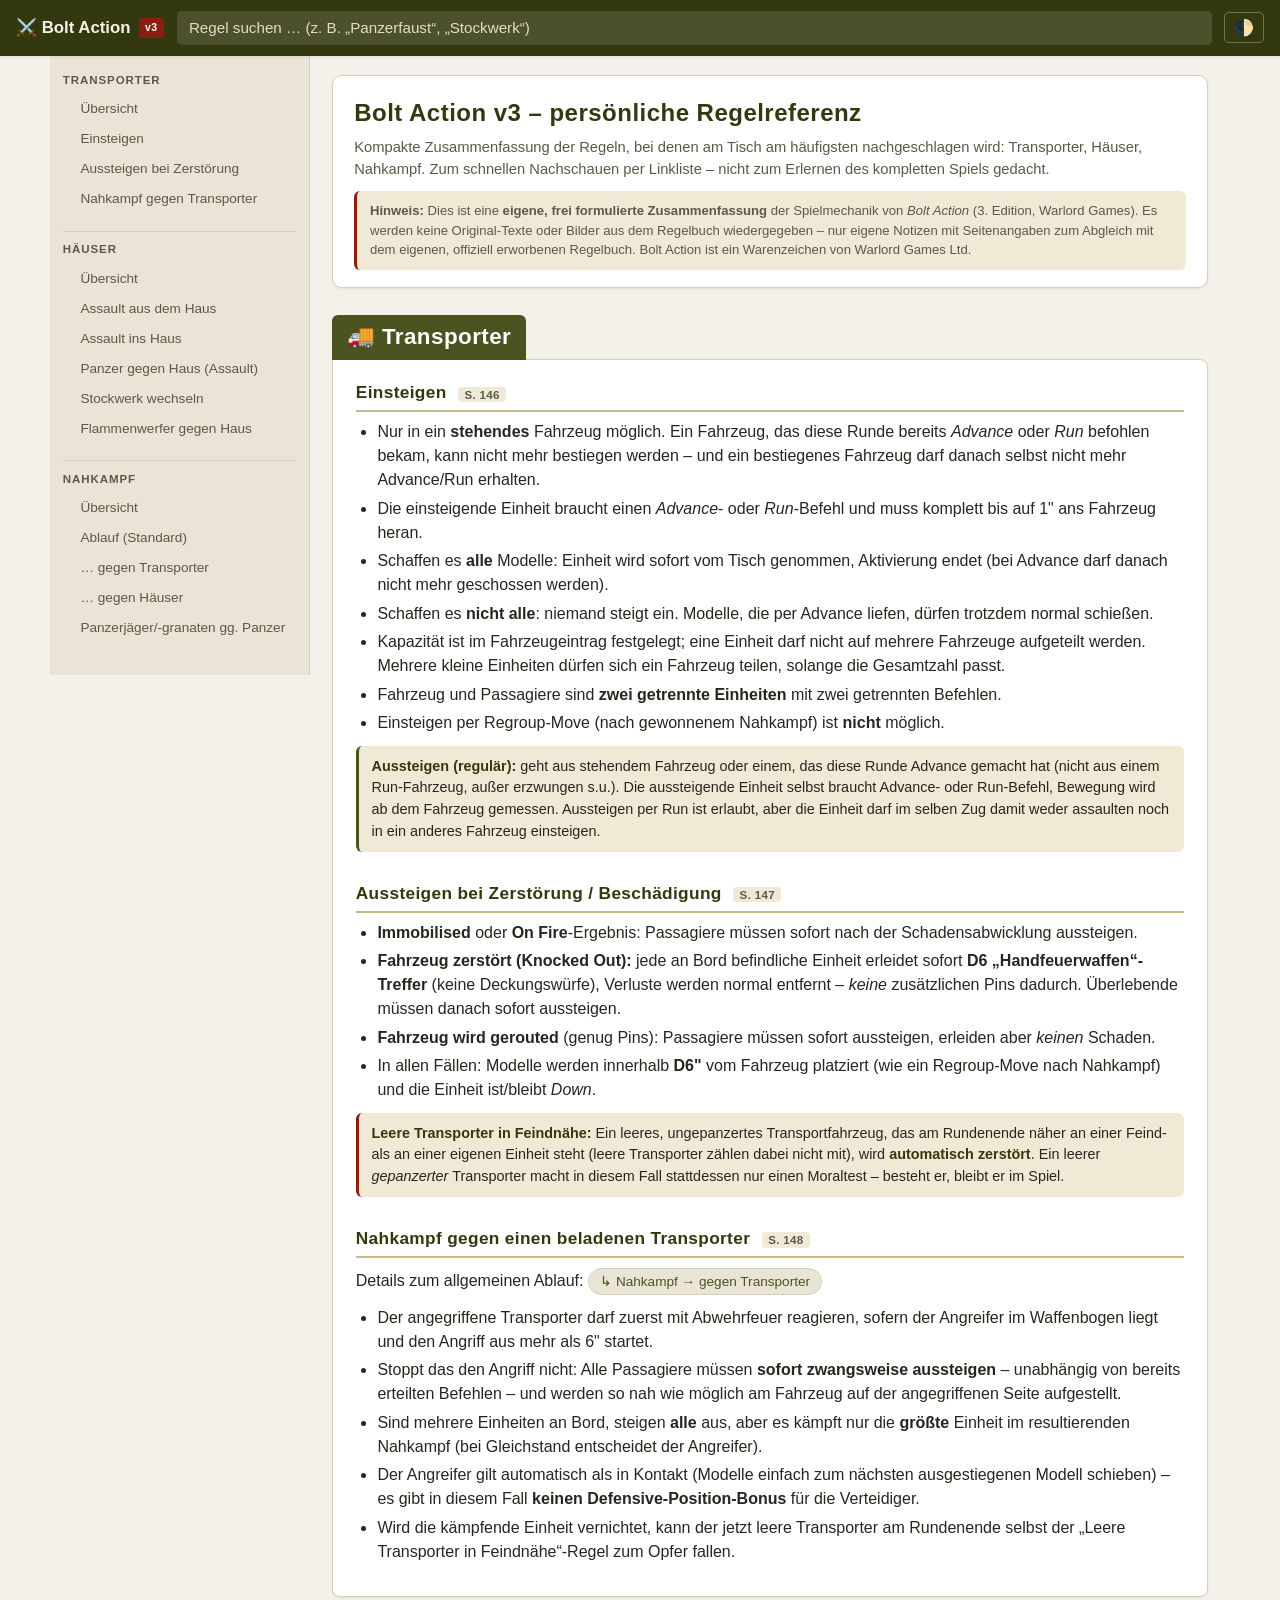
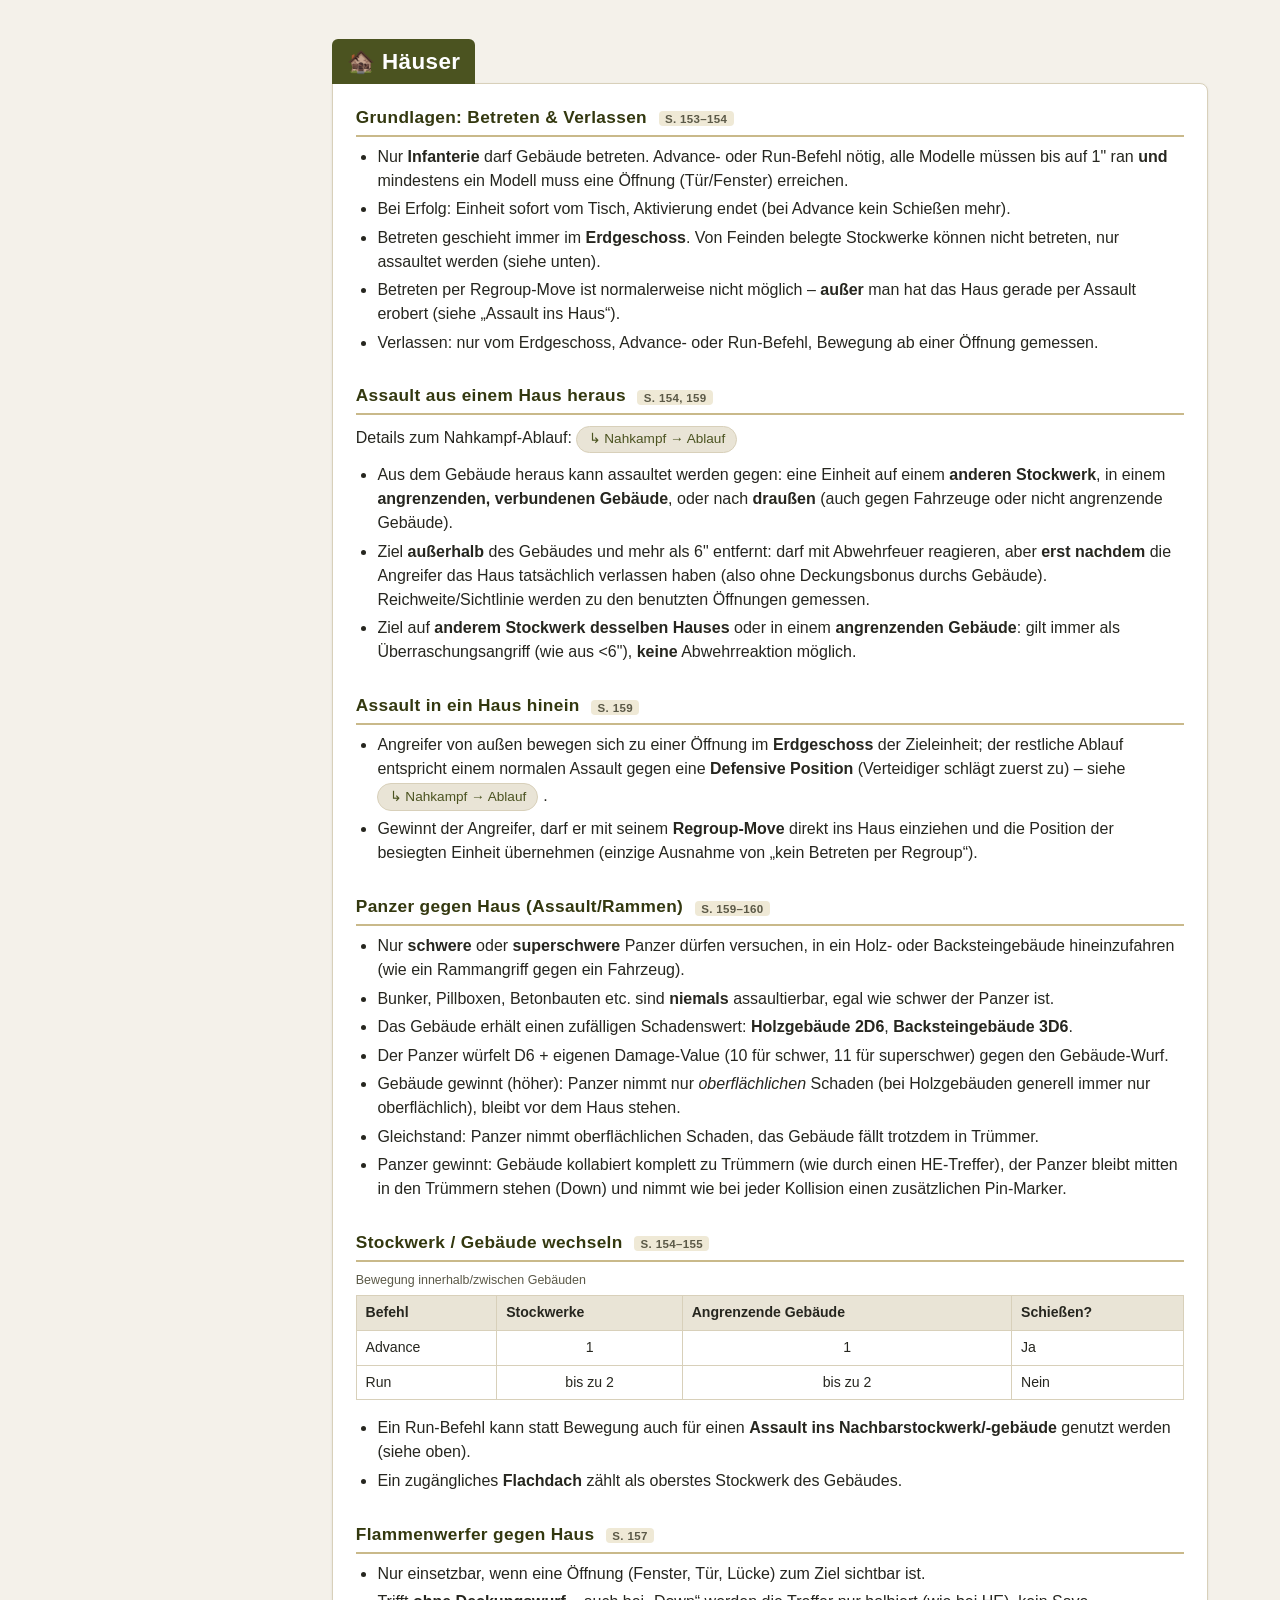
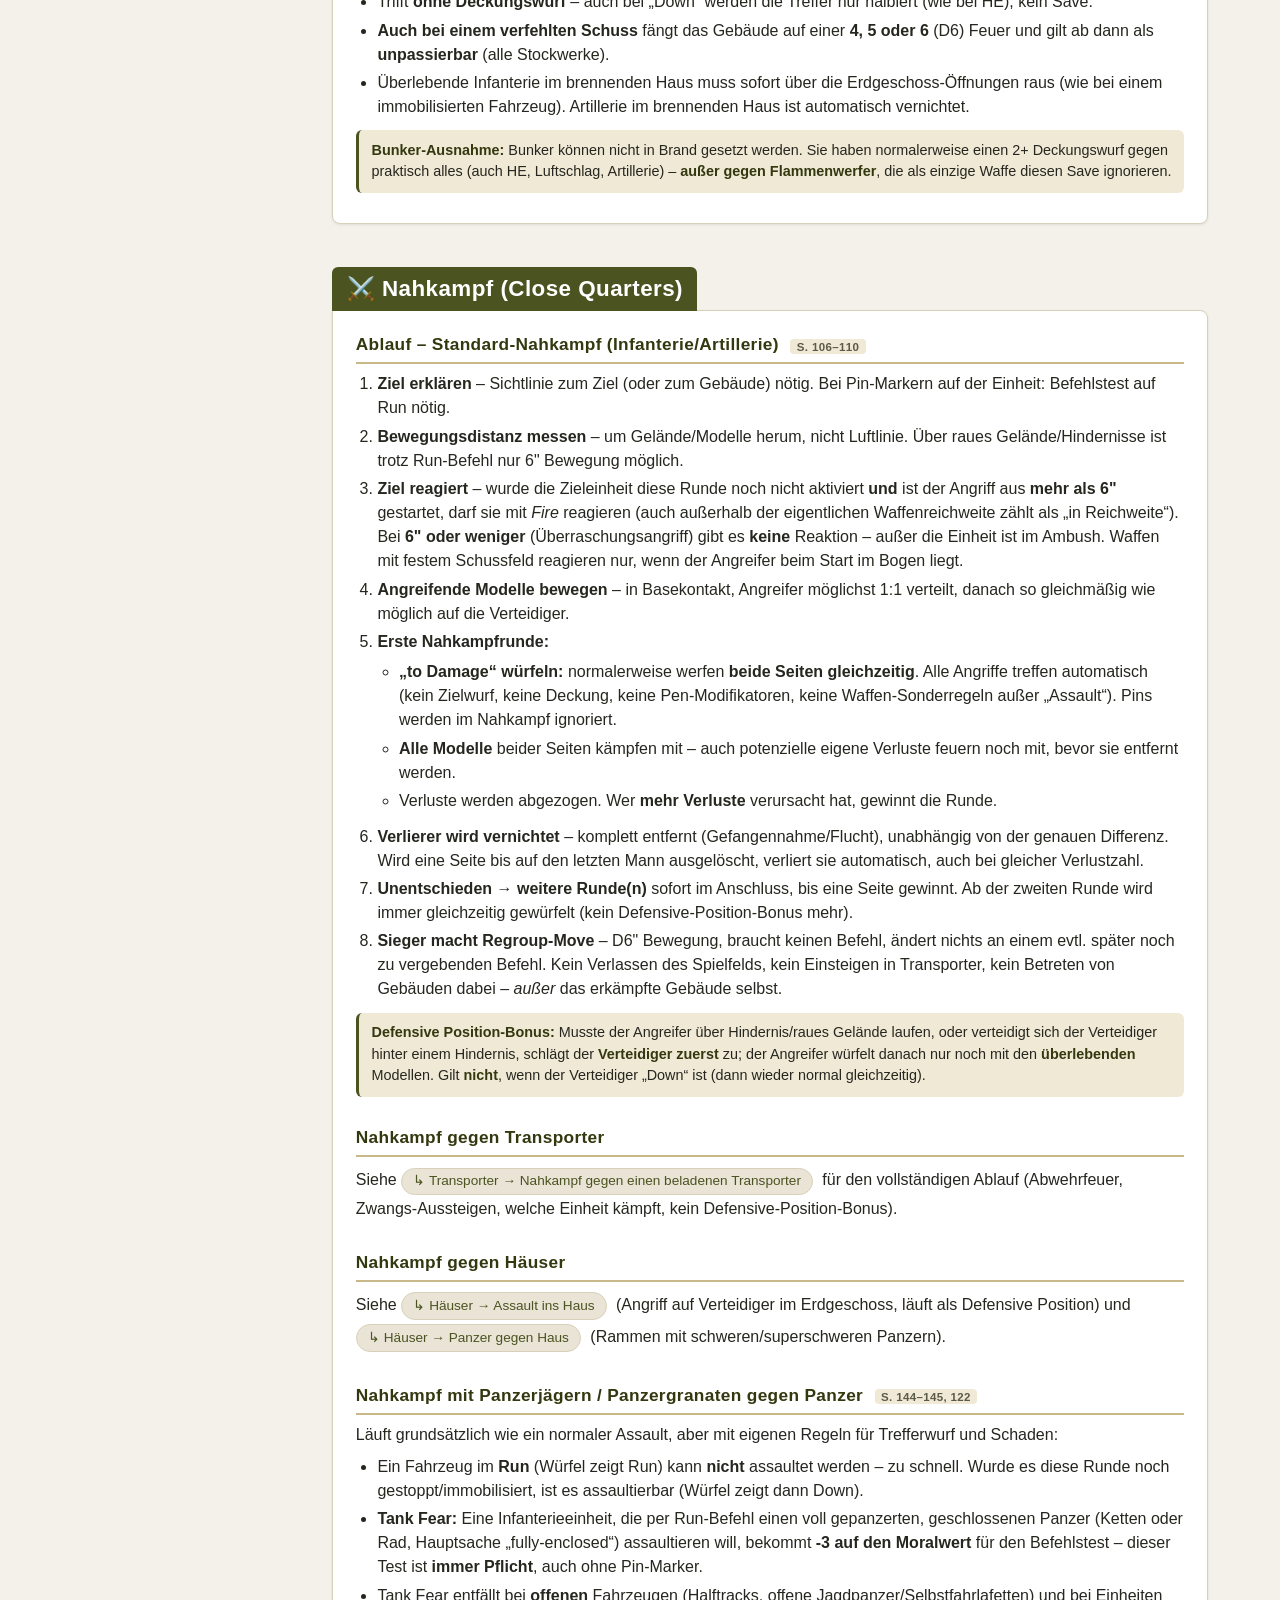
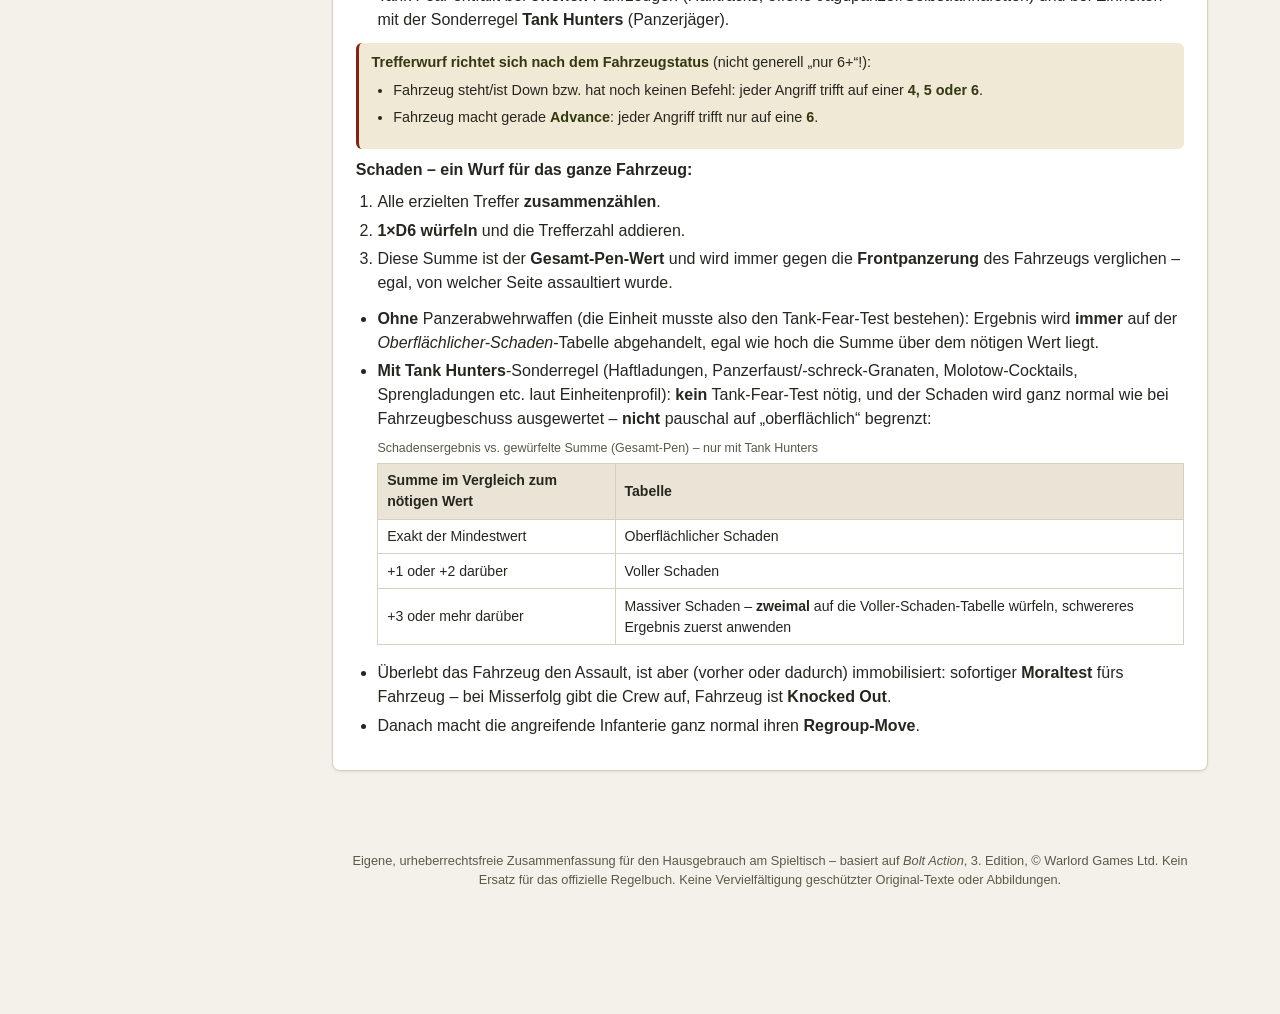
==== index.html @ 0db8f52f "Initial: Regelreferenz für Transporter, Häuser, Nahkampf (Bolt Action v3) Co-Authored-By: Claude Son" ====
<!DOCTYPE html>
<html lang="de">
<head>
<meta charset="UTF-8">
<meta name="viewport" content="width=device-width, initial-scale=1.0">
<title>Bolt Action v3 – Regelreferenz</title>
<style>
  :root{
    --bg:#f4f1ea;
    --bg-alt:#e9e4d6;
    --panel:#ffffff;
    --ink:#26261f;
    --ink-soft:#5b5947;
    --olive:#4b5320;
    --olive-dark:#33380f;
    --olive-light:#6b7a2e;
    --tan:#c9b98a;
    --rule:#d8d0ba;
    --accent:#8a1f11;
    --link:#4b5320;
    --code-bg:#efe9d6;
    --shadow:0 1px 3px rgba(0,0,0,.08);
  }
  [data-theme="dark"]{
    --bg:#1b1c16;
    --bg-alt:#23241c;
    --panel:#242519;
    --ink:#e9e5d6;
    --ink-soft:#b3ae97;
    --olive:#9fae5b;
    --olive-dark:#c7d488;
    --olive-light:#7c8a45;
    --tan:#8a7a4f;
    --rule:#3a3b2c;
    --accent:#e07a5f;
    --link:#b7c377;
    --code-bg:#2d2e21;
    --shadow:0 1px 3px rgba(0,0,0,.4);
  }
  @media (prefers-color-scheme: dark){
    :root:not([data-theme="light"]){
      --bg:#1b1c16;
      --bg-alt:#23241c;
      --panel:#242519;
      --ink:#e9e5d6;
      --ink-soft:#b3ae97;
      --olive:#9fae5b;
      --olive-dark:#c7d488;
      --olive-light:#7c8a45;
      --tan:#8a7a4f;
      --rule:#3a3b2c;
      --accent:#e07a5f;
      --link:#b7c377;
      --code-bg:#2d2e21;
      --shadow:0 1px 3px rgba(0,0,0,.4);
    }
  }

  *{box-sizing:border-box;}
  body{
    background:var(--bg);
    color:var(--ink);
    font-family:"Segoe UI",Roboto,Helvetica,Arial,sans-serif;
    line-height:1.5;
    margin:0;
  }
  a{color:var(--link);}
  h1,h2,h3,h4{font-family:"Segoe UI",Roboto,Helvetica,Arial,sans-serif;letter-spacing:.02em;}

  /* ---------- Top bar ---------- */
  header.topbar{
    position:sticky; top:0; z-index:50;
    background:var(--olive-dark);
    color:#f4f1ea;
    padding:.7rem 1rem;
    display:flex; align-items:center; gap:.8rem;
    box-shadow:var(--shadow);
  }
  header.topbar .brand{
    font-weight:700; font-size:1.05rem; white-space:nowrap;
    display:flex; align-items:center; gap:.5rem;
  }
  header.topbar .brand .badge{
    background:var(--accent); color:#fff; font-size:.65rem; font-weight:700;
    padding:.15rem .4rem; border-radius:3px; letter-spacing:.05em;
  }
  #search{
    flex:1; min-width:0;
    padding:.45rem .7rem;
    border-radius:5px;
    border:1px solid transparent;
    background:rgba(255,255,255,.12);
    color:#fff;
    font-size:.95rem;
  }
  #search::placeholder{color:#e2ddc9;}
  #search:focus{outline:2px solid var(--tan); background:rgba(255,255,255,.2);}
  .icon-btn{
    background:transparent; border:1px solid rgba(255,255,255,.3); color:#fff;
    border-radius:5px; padding:.4rem .55rem; cursor:pointer; font-size:1rem; line-height:1;
  }
  .icon-btn:hover{background:rgba(255,255,255,.15);}

  /* ---------- Layout ---------- */
  .layout{
    display:grid;
    grid-template-columns:260px 1fr;
    max-width:1180px;
    margin:0 auto;
  }
  @media (max-width:860px){
    .layout{grid-template-columns:1fr;}
    nav.toc{position:static; max-height:none; display:none;}
    nav.toc.open{display:block;}
  }

  nav.toc{
    position:sticky; top:56px;
    align-self:start;
    max-height:calc(100vh - 56px);
    overflow-y:auto;
    padding:1rem .8rem 2rem;
    border-right:1px solid var(--rule);
    background:var(--bg-alt);
  }
  nav.toc h2{
    font-size:.72rem; text-transform:uppercase; letter-spacing:.08em;
    color:var(--ink-soft); margin:1rem 0 .35rem; padding-top:.6rem;
    border-top:1px solid var(--rule);
  }
  nav.toc h2:first-child{margin-top:0; border-top:none; padding-top:0;}
  nav.toc ul{list-style:none; margin:0; padding:0;}
  nav.toc li a{
    display:block; padding:.3rem .5rem; border-radius:4px;
    color:var(--ink); text-decoration:none; font-size:.9rem;
  }
  nav.toc li a.sub{padding-left:1.1rem; font-size:.85rem; color:var(--ink-soft);}
  nav.toc li a:hover{background:var(--panel);}
  nav.toc li a.active{background:var(--olive); color:#fff;}

  main{padding:1.2rem 1.4rem 4rem; min-width:0;}

  .hero{
    background:var(--panel); border:1px solid var(--rule); border-radius:10px;
    padding:1.1rem 1.3rem; margin-bottom:1.6rem; box-shadow:var(--shadow);
  }
  .hero h1{margin:.1rem 0 .3rem; font-size:1.5rem; color:var(--olive-dark);}
  [data-theme="dark"] .hero h1{color:var(--olive-light);}
  @media (prefers-color-scheme: dark){:root:not([data-theme="light"]) .hero h1{color:var(--olive-light);}}
  .hero p{margin:.25rem 0; color:var(--ink-soft); font-size:.92rem;}
  .disclaimer{
    margin-top:.7rem; padding:.6rem .8rem; border-radius:6px;
    background:var(--code-bg); border-left:3px solid var(--accent);
    font-size:.82rem; color:var(--ink-soft);
  }

  section.category{margin-bottom:2.6rem;}
  section.category > h2{
    font-size:1.4rem; color:#fff; background:var(--olive);
    display:inline-block; padding:.35rem .9rem; border-radius:6px 6px 0 0;
    margin:0; position:relative; top:1px;
  }
  .cat-body{
    background:var(--panel); border:1px solid var(--rule); border-radius:0 8px 8px 8px;
    padding:1.3rem 1.4rem; box-shadow:var(--shadow);
  }

  article.rule{
    margin-bottom:1.8rem; scroll-margin-top:70px;
  }
  article.rule:last-child{margin-bottom:0;}
  article.rule h3{
    font-size:1.08rem; color:var(--olive-dark); margin:0 0 .5rem;
    border-bottom:2px solid var(--tan); padding-bottom:.25rem;
  }
  [data-theme="dark"] article.rule h3{color:var(--olive-light);}
  @media (prefers-color-scheme: dark){:root:not([data-theme="light"]) article.rule h3{color:var(--olive-light);}}

  article.rule p{margin:.5rem 0;}
  article.rule ul, article.rule ol{margin:.4rem 0 .7rem; padding-left:1.35rem;}
  article.rule li{margin:.28rem 0;}
  .pageref{
    font-size:.72rem; color:var(--ink-soft); background:var(--code-bg);
    border-radius:4px; padding:.1rem .4rem; margin-left:.4rem; white-space:nowrap;
  }

  .callout{
    background:var(--code-bg); border-left:3px solid var(--olive);
    padding:.6rem .8rem; border-radius:6px; margin:.6rem 0; font-size:.9rem;
  }
  .callout.warn{border-left-color:var(--accent);}
  .callout strong{color:var(--olive-dark);}
  [data-theme="dark"] .callout strong{color:var(--olive-light);}
  @media (prefers-color-scheme: dark){:root:not([data-theme="light"]) .callout strong{color:var(--olive-light);}}

  .xref{
    display:inline-block; margin:.15rem .3rem .15rem 0; font-size:.85rem;
    background:var(--bg-alt); border:1px solid var(--rule); border-radius:20px;
    padding:.15rem .7rem; text-decoration:none;
  }
  .xref:before{content:"↳ ";}

  table.ref{
    width:100%; border-collapse:collapse; margin:.6rem 0 1rem; font-size:.88rem;
  }
  table.ref caption{
    text-align:left; font-size:.78rem; color:var(--ink-soft); margin-bottom:.3rem;
  }
  table.ref th, table.ref td{
    border:1px solid var(--rule); padding:.4rem .55rem; text-align:left;
  }
  table.ref th{background:var(--bg-alt); font-weight:700;}
  table.ref td.num, table.ref th.num{text-align:center; white-space:nowrap;}

  footer{
    text-align:center; padding:1.6rem 1rem 3rem; color:var(--ink-soft); font-size:.8rem;
  }
  footer a{color:var(--ink-soft);}

  mark{background:#ffe08a; color:#26261f; padding:0 .1em; border-radius:2px;}
  [data-theme="dark"] mark{background:#7a5c00; color:#fff;}

  .hidden-by-search{display:none !important;}
  .no-results{padding:2rem; text-align:center; color:var(--ink-soft);}

  .mobile-toc-toggle{display:none;}
  @media (max-width:860px){
    .mobile-toc-toggle{display:inline-flex;}
  }
</style>
</head>
<body>

<header class="topbar">
  <button class="icon-btn mobile-toc-toggle" id="tocToggle" aria-label="Inhalt umschalten" title="Inhaltsverzeichnis">☰</button>
  <span class="brand">⚔️ Bolt&nbsp;Action <span class="badge">v3</span></span>
  <input id="search" type="search" placeholder="Regel suchen … (z. B. „Panzerfaust“, „Stockwerk“)" aria-label="Regeln durchsuchen">
  <button class="icon-btn" id="themeToggle" title="Hell/Dunkel umschalten" aria-label="Hell/Dunkel umschalten">🌓</button>
</header>

<div class="layout">
  <nav class="toc" id="toc">
    <h2>Transporter</h2>
    <ul>
      <li><a href="#transporter" class="sub" data-sec>Übersicht</a></li>
      <li><a href="#transporter-einsteigen" class="sub" data-sec>Einsteigen</a></li>
      <li><a href="#transporter-aussteigen-zerstoerung" class="sub" data-sec>Aussteigen bei Zerstörung</a></li>
      <li><a href="#transporter-nahkampf" class="sub" data-sec>Nahkampf gegen Transporter</a></li>
    </ul>
    <h2>Häuser</h2>
    <ul>
      <li><a href="#haeuser" class="sub" data-sec>Übersicht</a></li>
      <li><a href="#haeuser-assault-raus" class="sub" data-sec>Assault aus dem Haus</a></li>
      <li><a href="#haeuser-assault-rein" class="sub" data-sec>Assault ins Haus</a></li>
      <li><a href="#haeuser-panzer-assault" class="sub" data-sec>Panzer gegen Haus (Assault)</a></li>
      <li><a href="#haeuser-stockwerk" class="sub" data-sec>Stockwerk wechseln</a></li>
      <li><a href="#haeuser-flammenwerfer" class="sub" data-sec>Flammenwerfer gegen Haus</a></li>
    </ul>
    <h2>Nahkampf</h2>
    <ul>
      <li><a href="#nahkampf" class="sub" data-sec>Übersicht</a></li>
      <li><a href="#nahkampf-ablauf" class="sub" data-sec>Ablauf (Standard)</a></li>
      <li><a href="#nahkampf-transporter" class="sub" data-sec>… gegen Transporter</a></li>
      <li><a href="#nahkampf-haeuser" class="sub" data-sec>… gegen Häuser</a></li>
      <li><a href="#nahkampf-panzerjaeger" class="sub" data-sec>Panzerjäger/-granaten gg. Panzer</a></li>
    </ul>
  </nav>

  <main id="main">
    <div class="hero">
      <h1>Bolt Action v3 – persönliche Regelreferenz</h1>
      <p>Kompakte Zusammenfassung der Regeln, bei denen am Tisch am häufigsten nachgeschlagen wird: Transporter, Häuser, Nahkampf. Zum schnellen Nachschauen per Linkliste – nicht zum Erlernen des kompletten Spiels gedacht.</p>
      <div class="disclaimer">
        <strong>Hinweis:</strong> Dies ist eine <strong>eigene, frei formulierte Zusammenfassung</strong> der Spielmechanik von <em>Bolt Action</em> (3. Edition, Warlord Games). Es werden keine Original-Texte oder Bilder aus dem Regelbuch wiedergegeben – nur eigene Notizen mit Seitenangaben zum Abgleich mit dem eigenen, offiziell erworbenen Regelbuch. Bolt Action ist ein Warenzeichen von Warlord Games Ltd.
      </div>
    </div>

    <!-- ================= TRANSPORTER ================= -->
    <section class="category" id="transporter">
      <h2>🚚 Transporter</h2>
      <div class="cat-body">

        <article class="rule" id="transporter-einsteigen">
          <h3>Einsteigen <span class="pageref">S. 146</span></h3>
          <ul>
            <li>Nur in ein <strong>stehendes</strong> Fahrzeug möglich. Ein Fahrzeug, das diese Runde bereits <em>Advance</em> oder <em>Run</em> befohlen bekam, kann nicht mehr bestiegen werden – und ein bestiegenes Fahrzeug darf danach selbst nicht mehr Advance/Run erhalten.</li>
            <li>Die einsteigende Einheit braucht einen <em>Advance</em>- oder <em>Run</em>-Befehl und muss komplett bis auf 1" ans Fahrzeug heran.</li>
            <li>Schaffen es <strong>alle</strong> Modelle: Einheit wird sofort vom Tisch genommen, Aktivierung endet (bei Advance darf danach nicht mehr geschossen werden).</li>
            <li>Schaffen es <strong>nicht alle</strong>: niemand steigt ein. Modelle, die per Advance liefen, dürfen trotzdem normal schießen.</li>
            <li>Kapazität ist im Fahrzeugeintrag festgelegt; eine Einheit darf nicht auf mehrere Fahrzeuge aufgeteilt werden. Mehrere kleine Einheiten dürfen sich ein Fahrzeug teilen, solange die Gesamtzahl passt.</li>
            <li>Fahrzeug und Passagiere sind <strong>zwei getrennte Einheiten</strong> mit zwei getrennten Befehlen.</li>
            <li>Einsteigen per Regroup-Move (nach gewonnenem Nahkampf) ist <strong>nicht</strong> möglich.</li>
          </ul>
          <div class="callout"><strong>Aussteigen (regulär):</strong> geht aus stehendem Fahrzeug oder einem, das diese Runde Advance gemacht hat (nicht aus einem Run-Fahrzeug, außer erzwungen s.u.). Die aussteigende Einheit selbst braucht Advance- oder Run-Befehl, Bewegung wird ab dem Fahrzeug gemessen. Aussteigen per Run ist erlaubt, aber die Einheit darf im selben Zug damit weder assaulten noch in ein anderes Fahrzeug einsteigen.</div>
        </article>

        <article class="rule" id="transporter-aussteigen-zerstoerung">
          <h3>Aussteigen bei Zerstörung / Beschädigung <span class="pageref">S. 147</span></h3>
          <ul>
            <li><strong>Immobilised</strong> oder <strong>On Fire</strong>-Ergebnis: Passagiere müssen sofort nach der Schadensabwicklung aussteigen.</li>
            <li><strong>Fahrzeug zerstört (Knocked Out):</strong> jede an Bord befindliche Einheit erleidet sofort <strong>D6 „Handfeuerwaffen“-Treffer</strong> (keine Deckungswürfe), Verluste werden normal entfernt – <em>keine</em> zusätzlichen Pins dadurch. Überlebende müssen danach sofort aussteigen.</li>
            <li><strong>Fahrzeug wird gerouted</strong> (genug Pins): Passagiere müssen sofort aussteigen, erleiden aber <em>keinen</em> Schaden.</li>
            <li>In allen Fällen: Modelle werden innerhalb <strong>D6"</strong> vom Fahrzeug platziert (wie ein Regroup-Move nach Nahkampf) und die Einheit ist/bleibt <em>Down</em>.</li>
          </ul>
          <div class="callout warn"><strong>Leere Transporter in Feindnähe:</strong> Ein leeres, ungepanzertes Transportfahrzeug, das am Rundenende näher an einer Feind- als an einer eigenen Einheit steht (leere Transporter zählen dabei nicht mit), wird <strong>automatisch zerstört</strong>. Ein leerer <em>gepanzerter</em> Transporter macht in diesem Fall stattdessen nur einen Moraltest – besteht er, bleibt er im Spiel.</div>
        </article>

        <article class="rule" id="transporter-nahkampf">
          <h3>Nahkampf gegen einen beladenen Transporter <span class="pageref">S. 148</span></h3>
          <p>Details zum allgemeinen Ablauf: <a class="xref" href="#nahkampf-transporter">Nahkampf → gegen Transporter</a></p>
          <ul>
            <li>Der angegriffene Transporter darf zuerst mit Abwehrfeuer reagieren, sofern der Angreifer im Waffenbogen liegt und den Angriff aus mehr als 6" startet.</li>
            <li>Stoppt das den Angriff nicht: Alle Passagiere müssen <strong>sofort zwangsweise aussteigen</strong> – unabhängig von bereits erteilten Befehlen – und werden so nah wie möglich am Fahrzeug auf der angegriffenen Seite aufgestellt.</li>
            <li>Sind mehrere Einheiten an Bord, steigen <strong>alle</strong> aus, aber es kämpft nur die <strong>größte</strong> Einheit im resultierenden Nahkampf (bei Gleichstand entscheidet der Angreifer).</li>
            <li>Der Angreifer gilt automatisch als in Kontakt (Modelle einfach zum nächsten ausgestiegenen Modell schieben) – es gibt in diesem Fall <strong>keinen Defensive-Position-Bonus</strong> für die Verteidiger.</li>
            <li>Wird die kämpfende Einheit vernichtet, kann der jetzt leere Transporter am Rundenende selbst der „Leere Transporter in Feindnähe“-Regel zum Opfer fallen.</li>
          </ul>
        </article>

      </div>
    </section>

    <!-- ================= HÄUSER ================= -->
    <section class="category" id="haeuser">
      <h2>🏚️ Häuser</h2>
      <div class="cat-body">

        <article class="rule" id="haeuser-basics">
          <h3>Grundlagen: Betreten &amp; Verlassen <span class="pageref">S. 153–154</span></h3>
          <ul>
            <li>Nur <strong>Infanterie</strong> darf Gebäude betreten. Advance- oder Run-Befehl nötig, alle Modelle müssen bis auf 1" ran <strong>und</strong> mindestens ein Modell muss eine Öffnung (Tür/Fenster) erreichen.</li>
            <li>Bei Erfolg: Einheit sofort vom Tisch, Aktivierung endet (bei Advance kein Schießen mehr).</li>
            <li>Betreten geschieht immer im <strong>Erdgeschoss</strong>. Von Feinden belegte Stockwerke können nicht betreten, nur assaultet werden (siehe unten).</li>
            <li>Betreten per Regroup-Move ist normalerweise nicht möglich – <strong>außer</strong> man hat das Haus gerade per Assault erobert (siehe „Assault ins Haus“).</li>
            <li>Verlassen: nur vom Erdgeschoss, Advance- oder Run-Befehl, Bewegung ab einer Öffnung gemessen.</li>
          </ul>
        </article>

        <article class="rule" id="haeuser-assault-raus">
          <h3>Assault aus einem Haus heraus <span class="pageref">S. 154, 159</span></h3>
          <p>Details zum Nahkampf-Ablauf: <a class="xref" href="#nahkampf-ablauf">Nahkampf → Ablauf</a></p>
          <ul>
            <li>Aus dem Gebäude heraus kann assaultet werden gegen: eine Einheit auf einem <strong>anderen Stockwerk</strong>, in einem <strong>angrenzenden, verbundenen Gebäude</strong>, oder nach <strong>draußen</strong> (auch gegen Fahrzeuge oder nicht angrenzende Gebäude).</li>
            <li>Ziel <strong>außerhalb</strong> des Gebäudes und mehr als 6" entfernt: darf mit Abwehrfeuer reagieren, aber <strong>erst nachdem</strong> die Angreifer das Haus tatsächlich verlassen haben (also ohne Deckungsbonus durchs Gebäude). Reichweite/Sichtlinie werden zu den benutzten Öffnungen gemessen.</li>
            <li>Ziel auf <strong>anderem Stockwerk desselben Hauses</strong> oder in einem <strong>angrenzenden Gebäude</strong>: gilt immer als Überraschungsangriff (wie aus &lt;6"), <strong>keine</strong> Abwehrreaktion möglich.</li>
          </ul>
        </article>

        <article class="rule" id="haeuser-assault-rein">
          <h3>Assault in ein Haus hinein <span class="pageref">S. 159</span></h3>
          <ul>
            <li>Angreifer von außen bewegen sich zu einer Öffnung im <strong>Erdgeschoss</strong> der Zieleinheit; der restliche Ablauf entspricht einem normalen Assault gegen eine <strong>Defensive Position</strong> (Verteidiger schlägt zuerst zu) – siehe <a class="xref" href="#nahkampf-ablauf">Nahkampf → Ablauf</a>.</li>
            <li>Gewinnt der Angreifer, darf er mit seinem <strong>Regroup-Move</strong> direkt ins Haus einziehen und die Position der besiegten Einheit übernehmen (einzige Ausnahme von „kein Betreten per Regroup“).</li>
          </ul>
        </article>

        <article class="rule" id="haeuser-panzer-assault">
          <h3>Panzer gegen Haus (Assault/Rammen) <span class="pageref">S. 159–160</span></h3>
          <ul>
            <li>Nur <strong>schwere</strong> oder <strong>superschwere</strong> Panzer dürfen versuchen, in ein Holz- oder Backsteingebäude hineinzufahren (wie ein Rammangriff gegen ein Fahrzeug).</li>
            <li>Bunker, Pillboxen, Betonbauten etc. sind <strong>niemals</strong> assaultierbar, egal wie schwer der Panzer ist.</li>
            <li>Das Gebäude erhält einen zufälligen Schadenswert: <strong>Holzgebäude 2D6</strong>, <strong>Backsteingebäude 3D6</strong>.</li>
            <li>Der Panzer würfelt D6 + eigenen Damage-Value (10 für schwer, 11 für superschwer) gegen den Gebäude-Wurf.</li>
            <li>Gebäude gewinnt (höher): Panzer nimmt nur <em>oberflächlichen</em> Schaden (bei Holzgebäuden generell immer nur oberflächlich), bleibt vor dem Haus stehen.</li>
            <li>Gleichstand: Panzer nimmt oberflächlichen Schaden, das Gebäude fällt trotzdem in Trümmer.</li>
            <li>Panzer gewinnt: Gebäude kollabiert komplett zu Trümmern (wie durch einen HE-Treffer), der Panzer bleibt mitten in den Trümmern stehen (Down) und nimmt wie bei jeder Kollision einen zusätzlichen Pin-Marker.</li>
          </ul>
        </article>

        <article class="rule" id="haeuser-stockwerk">
          <h3>Stockwerk / Gebäude wechseln <span class="pageref">S. 154–155</span></h3>
          <table class="ref">
            <caption>Bewegung innerhalb/zwischen Gebäuden</caption>
            <thead><tr><th>Befehl</th><th>Stockwerke</th><th>Angrenzende Gebäude</th><th>Schießen?</th></tr></thead>
            <tbody>
              <tr><td>Advance</td><td class="num">1</td><td class="num">1</td><td>Ja</td></tr>
              <tr><td>Run</td><td class="num">bis zu 2</td><td class="num">bis zu 2</td><td>Nein</td></tr>
            </tbody>
          </table>
          <ul>
            <li>Ein Run-Befehl kann statt Bewegung auch für einen <strong>Assault ins Nachbarstockwerk/-gebäude</strong> genutzt werden (siehe oben).</li>
            <li>Ein zugängliches <strong>Flachdach</strong> zählt als oberstes Stockwerk des Gebäudes.</li>
          </ul>
        </article>

        <article class="rule" id="haeuser-flammenwerfer">
          <h3>Flammenwerfer gegen Haus <span class="pageref">S. 157</span></h3>
          <ul>
            <li>Nur einsetzbar, wenn eine Öffnung (Fenster, Tür, Lücke) zum Ziel sichtbar ist.</li>
            <li>Trifft <strong>ohne Deckungswurf</strong> – auch bei „Down“ werden die Treffer nur halbiert (wie bei HE), kein Save.</li>
            <li><strong>Auch bei einem verfehlten Schuss</strong> fängt das Gebäude auf einer <strong>4, 5 oder 6</strong> (D6) Feuer und gilt ab dann als <strong>unpassierbar</strong> (alle Stockwerke).</li>
            <li>Überlebende Infanterie im brennenden Haus muss sofort über die Erdgeschoss-Öffnungen raus (wie bei einem immobilisierten Fahrzeug). Artillerie im brennenden Haus ist automatisch vernichtet.</li>
          </ul>
          <div class="callout"><strong>Bunker-Ausnahme:</strong> Bunker können nicht in Brand gesetzt werden. Sie haben normalerweise einen 2+ Deckungswurf gegen praktisch alles (auch HE, Luftschlag, Artillerie) – <strong>außer gegen Flammenwerfer</strong>, die als einzige Waffe diesen Save ignorieren.</div>
        </article>

      </div>
    </section>

    <!-- ================= NAHKAMPF ================= -->
    <section class="category" id="nahkampf">
      <h2>⚔️ Nahkampf (Close Quarters)</h2>
      <div class="cat-body">

        <article class="rule" id="nahkampf-ablauf">
          <h3>Ablauf – Standard-Nahkampf (Infanterie/Artillerie) <span class="pageref">S. 106–110</span></h3>
          <ol>
            <li><strong>Ziel erklären</strong> – Sichtlinie zum Ziel (oder zum Gebäude) nötig. Bei Pin-Markern auf der Einheit: Befehlstest auf Run nötig.</li>
            <li><strong>Bewegungsdistanz messen</strong> – um Gelände/Modelle herum, nicht Luftlinie. Über raues Gelände/Hindernisse ist trotz Run-Befehl nur 6" Bewegung möglich.</li>
            <li><strong>Ziel reagiert</strong> – wurde die Zieleinheit diese Runde noch nicht aktiviert <strong>und</strong> ist der Angriff aus <strong>mehr als 6"</strong> gestartet, darf sie mit <em>Fire</em> reagieren (auch außerhalb der eigentlichen Waffenreichweite zählt als „in Reichweite“). Bei <strong>6" oder weniger</strong> (Überraschungsangriff) gibt es <strong>keine</strong> Reaktion – außer die Einheit ist im Ambush. Waffen mit festem Schussfeld reagieren nur, wenn der Angreifer beim Start im Bogen liegt.</li>
            <li><strong>Angreifende Modelle bewegen</strong> – in Basekontakt, Angreifer möglichst 1:1 verteilt, danach so gleichmäßig wie möglich auf die Verteidiger.</li>
            <li><strong>Erste Nahkampfrunde:</strong>
              <ul>
                <li><strong>„to Damage“ würfeln:</strong> normalerweise werfen <strong>beide Seiten gleichzeitig</strong>. Alle Angriffe treffen automatisch (kein Zielwurf, keine Deckung, keine Pen-Modifikatoren, keine Waffen-Sonderregeln außer „Assault“). Pins werden im Nahkampf ignoriert.</li>
                <li><strong>Alle Modelle</strong> beider Seiten kämpfen mit – auch potenzielle eigene Verluste feuern noch mit, bevor sie entfernt werden.</li>
                <li>Verluste werden abgezogen. Wer <strong>mehr Verluste</strong> verursacht hat, gewinnt die Runde.</li>
              </ul>
            </li>
            <li><strong>Verlierer wird vernichtet</strong> – komplett entfernt (Gefangennahme/Flucht), unabhängig von der genauen Differenz. Wird eine Seite bis auf den letzten Mann ausgelöscht, verliert sie automatisch, auch bei gleicher Verlustzahl.</li>
            <li><strong>Unentschieden → weitere Runde(n)</strong> sofort im Anschluss, bis eine Seite gewinnt. Ab der zweiten Runde wird immer gleichzeitig gewürfelt (kein Defensive-Position-Bonus mehr).</li>
            <li><strong>Sieger macht Regroup-Move</strong> – D6" Bewegung, braucht keinen Befehl, ändert nichts an einem evtl. später noch zu vergebenden Befehl. Kein Verlassen des Spielfelds, kein Einsteigen in Transporter, kein Betreten von Gebäuden dabei – <em>außer</em> das erkämpfte Gebäude selbst.</li>
          </ol>
          <div class="callout"><strong>Defensive Position-Bonus:</strong> Musste der Angreifer über Hindernis/raues Gelände laufen, oder verteidigt sich der Verteidiger hinter einem Hindernis, schlägt der <strong>Verteidiger zuerst</strong> zu; der Angreifer würfelt danach nur noch mit den <strong>überlebenden</strong> Modellen. Gilt <strong>nicht</strong>, wenn der Verteidiger „Down“ ist (dann wieder normal gleichzeitig).</div>
        </article>

        <article class="rule" id="nahkampf-transporter">
          <h3>Nahkampf gegen Transporter</h3>
          <p>Siehe <a class="xref" href="#transporter-nahkampf">Transporter → Nahkampf gegen einen beladenen Transporter</a> für den vollständigen Ablauf (Abwehrfeuer, Zwangs-Aussteigen, welche Einheit kämpft, kein Defensive-Position-Bonus).</p>
        </article>

        <article class="rule" id="nahkampf-haeuser">
          <h3>Nahkampf gegen Häuser</h3>
          <p>Siehe <a class="xref" href="#haeuser-assault-rein">Häuser → Assault ins Haus</a> (Angriff auf Verteidiger im Erdgeschoss, läuft als Defensive Position) und <a class="xref" href="#haeuser-panzer-assault">Häuser → Panzer gegen Haus</a> (Rammen mit schweren/superschweren Panzern).</p>
        </article>

        <article class="rule" id="nahkampf-panzerjaeger">
          <h3>Nahkampf mit Panzerjägern / Panzergranaten gegen Panzer <span class="pageref">S. 144–145, 122</span></h3>
          <p>Läuft grundsätzlich wie ein normaler Assault, aber mit eigenen Regeln für Trefferwurf und Schaden:</p>
          <ul>
            <li>Ein Fahrzeug im <strong>Run</strong> (Würfel zeigt Run) kann <strong>nicht</strong> assaultet werden – zu schnell. Wurde es diese Runde noch gestoppt/immobilisiert, ist es assaultierbar (Würfel zeigt dann Down).</li>
            <li><strong>Tank Fear:</strong> Eine Infanterieeinheit, die per Run-Befehl einen voll gepanzerten, geschlossenen Panzer (Ketten oder Rad, Hauptsache „fully-enclosed“) assaultieren will, bekommt <strong>-3 auf den Moralwert</strong> für den Befehlstest – dieser Test ist <strong>immer Pflicht</strong>, auch ohne Pin-Marker.</li>
            <li>Tank Fear entfällt bei <strong>offenen</strong> Fahrzeugen (Halftracks, offene Jagdpanzer/Selbstfahrlafetten) und bei Einheiten mit der Sonderregel <strong>Tank Hunters</strong> (Panzerjäger).</li>
          </ul>
          <div class="callout warn">
            <strong>Trefferwurf richtet sich nach dem Fahrzeugstatus</strong> (nicht generell „nur 6+“!):
            <ul style="margin-top:.4rem;">
              <li>Fahrzeug steht/ist Down bzw. hat noch keinen Befehl: jeder Angriff trifft auf einer <strong>4, 5 oder 6</strong>.</li>
              <li>Fahrzeug macht gerade <strong>Advance</strong>: jeder Angriff trifft nur auf eine <strong>6</strong>.</li>
            </ul>
          </div>
          <p><strong>Schaden – ein Wurf für das ganze Fahrzeug:</strong></p>
          <ol>
            <li>Alle erzielten Treffer <strong>zusammenzählen</strong>.</li>
            <li><strong>1×D6 würfeln</strong> und die Trefferzahl addieren.</li>
            <li>Diese Summe ist der <strong>Gesamt-Pen-Wert</strong> und wird immer gegen die <strong>Frontpanzerung</strong> des Fahrzeugs verglichen – egal, von welcher Seite assaultiert wurde.</li>
          </ol>
          <ul>
            <li><strong>Ohne</strong> Panzerabwehrwaffen (die Einheit musste also den Tank-Fear-Test bestehen): Ergebnis wird <strong>immer</strong> auf der <em>Oberflächlicher-Schaden</em>-Tabelle abgehandelt, egal wie hoch die Summe über dem nötigen Wert liegt.</li>
            <li><strong>Mit Tank Hunters</strong>-Sonderregel (Haftladungen, Panzerfaust/-schreck-Granaten, Molotow-Cocktails, Sprengladungen etc. laut Einheitenprofil): <strong>kein</strong> Tank-Fear-Test nötig, und der Schaden wird ganz normal wie bei Fahrzeugbeschuss ausgewertet – <strong>nicht</strong> pauschal auf „oberflächlich“ begrenzt:
              <table class="ref" style="margin-top:.5rem;">
                <caption>Schadensergebnis vs. gewürfelte Summe (Gesamt-Pen) – nur mit Tank Hunters</caption>
                <thead><tr><th>Summe im Vergleich zum nötigen Wert</th><th>Tabelle</th></tr></thead>
                <tbody>
                  <tr><td>Exakt der Mindestwert</td><td>Oberflächlicher Schaden</td></tr>
                  <tr><td>+1 oder +2 darüber</td><td>Voller Schaden</td></tr>
                  <tr><td>+3 oder mehr darüber</td><td>Massiver Schaden – <strong>zweimal</strong> auf die Voller-Schaden-Tabelle würfeln, schwereres Ergebnis zuerst anwenden</td></tr>
                </tbody>
              </table>
            </li>
            <li>Überlebt das Fahrzeug den Assault, ist aber (vorher oder dadurch) immobilisiert: sofortiger <strong>Moraltest</strong> fürs Fahrzeug – bei Misserfolg gibt die Crew auf, Fahrzeug ist <strong>Knocked Out</strong>.</li>
            <li>Danach macht die angreifende Infanterie ganz normal ihren <strong>Regroup-Move</strong>.</li>
          </ul>
        </article>

      </div>
    </section>

    <div class="no-results hidden-by-search" id="noResults">Keine Treffer für diese Suche.</div>

    <footer>
      <p>Eigene, urheberrechtsfreie Zusammenfassung für den Hausgebrauch am Spieltisch – basiert auf <em>Bolt Action</em>, 3. Edition, © Warlord Games Ltd. Kein Ersatz für das offizielle Regelbuch. Keine Vervielfältigung geschützter Original-Texte oder Abbildungen.</p>
    </footer>
  </main>
</div>

<script>
(function(){
  // Theme toggle
  var root = document.documentElement;
  var themeBtn = document.getElementById('themeToggle');
  try{
    var saved = localStorage.getItem('ba-theme');
    if(saved) root.setAttribute('data-theme', saved);
  }catch(e){}
  themeBtn.addEventListener('click', function(){
    var current = root.getAttribute('data-theme');
    var isDark = current ? current === 'dark' : matchMedia('(prefers-color-scheme: dark)').matches;
    var next = isDark ? 'light' : 'dark';
    root.setAttribute('data-theme', next);
    try{ localStorage.setItem('ba-theme', next); }catch(e){}
  });

  // Mobile TOC toggle
  var toc = document.getElementById('toc');
  var tocToggle = document.getElementById('tocToggle');
  tocToggle.addEventListener('click', function(){
    toc.classList.toggle('open');
  });
  toc.querySelectorAll('a').forEach(function(a){
    a.addEventListener('click', function(){ toc.classList.remove('open'); });
  });

  // Active link highlight on scroll
  var sections = Array.prototype.slice.call(document.querySelectorAll('article.rule, section.category'));
  var links = Array.prototype.slice.call(document.querySelectorAll('nav.toc a[data-sec]'));
  function onScroll(){
    var scrollPos = window.scrollY + 90;
    var current = null;
    sections.forEach(function(sec){
      if(sec.offsetTop <= scrollPos) current = sec.id;
    });
    links.forEach(function(a){
      a.classList.toggle('active', a.getAttribute('href') === '#' + current);
    });
  }
  document.addEventListener('scroll', onScroll, {passive:true});
  onScroll();

  // Search / filter
  var search = document.getElementById('search');
  var articles = Array.prototype.slice.call(document.querySelectorAll('article.rule'));
  var categories = Array.prototype.slice.call(document.querySelectorAll('section.category'));
  var noResults = document.getElementById('noResults');

  function clearMarks(el){
    el.querySelectorAll('mark').forEach(function(m){
      var parent = m.parentNode;
      parent.replaceChild(document.createTextNode(m.textContent), m);
      parent.normalize();
    });
  }
  function markText(el, term){
    var walker = document.createTreeWalker(el, NodeFilter.SHOW_TEXT, null);
    var nodes = [];
    var n;
    while(n = walker.nextNode()) nodes.push(n);
    nodes.forEach(function(node){
      var idx = node.nodeValue.toLowerCase().indexOf(term);
      if(idx === -1) return;
      var span = document.createElement('span');
      var before = node.nodeValue.slice(0, idx);
      var match = node.nodeValue.slice(idx, idx + term.length);
      var after = node.nodeValue.slice(idx + term.length);
      span.appendChild(document.createTextNode(before));
      var mark = document.createElement('mark');
      mark.textContent = match;
      span.appendChild(mark);
      span.appendChild(document.createTextNode(after));
      node.parentNode.replaceChild(span, node);
    });
  }

  search.addEventListener('input', function(){
    var term = search.value.trim().toLowerCase();
    articles.forEach(function(a){ clearMarks(a); });

    if(!term){
      articles.forEach(function(a){ a.classList.remove('hidden-by-search'); });
      categories.forEach(function(c){ c.classList.remove('hidden-by-search'); });
      noResults.classList.add('hidden-by-search');
      return;
    }

    var anyVisible = false;
    categories.forEach(function(cat){
      var catArticles = cat.querySelectorAll('article.rule');
      var catHasMatch = false;
      catArticles.forEach(function(a){
        var text = a.textContent.toLowerCase();
        if(text.indexOf(term) !== -1){
          a.classList.remove('hidden-by-search');
          markText(a, term);
          catHasMatch = true;
          anyVisible = true;
        } else {
          a.classList.add('hidden-by-search');
        }
      });
      cat.classList.toggle('hidden-by-search', !catHasMatch);
    });
    noResults.classList.toggle('hidden-by-search', anyVisible);
  });
})();
</script>

</body>
</html>
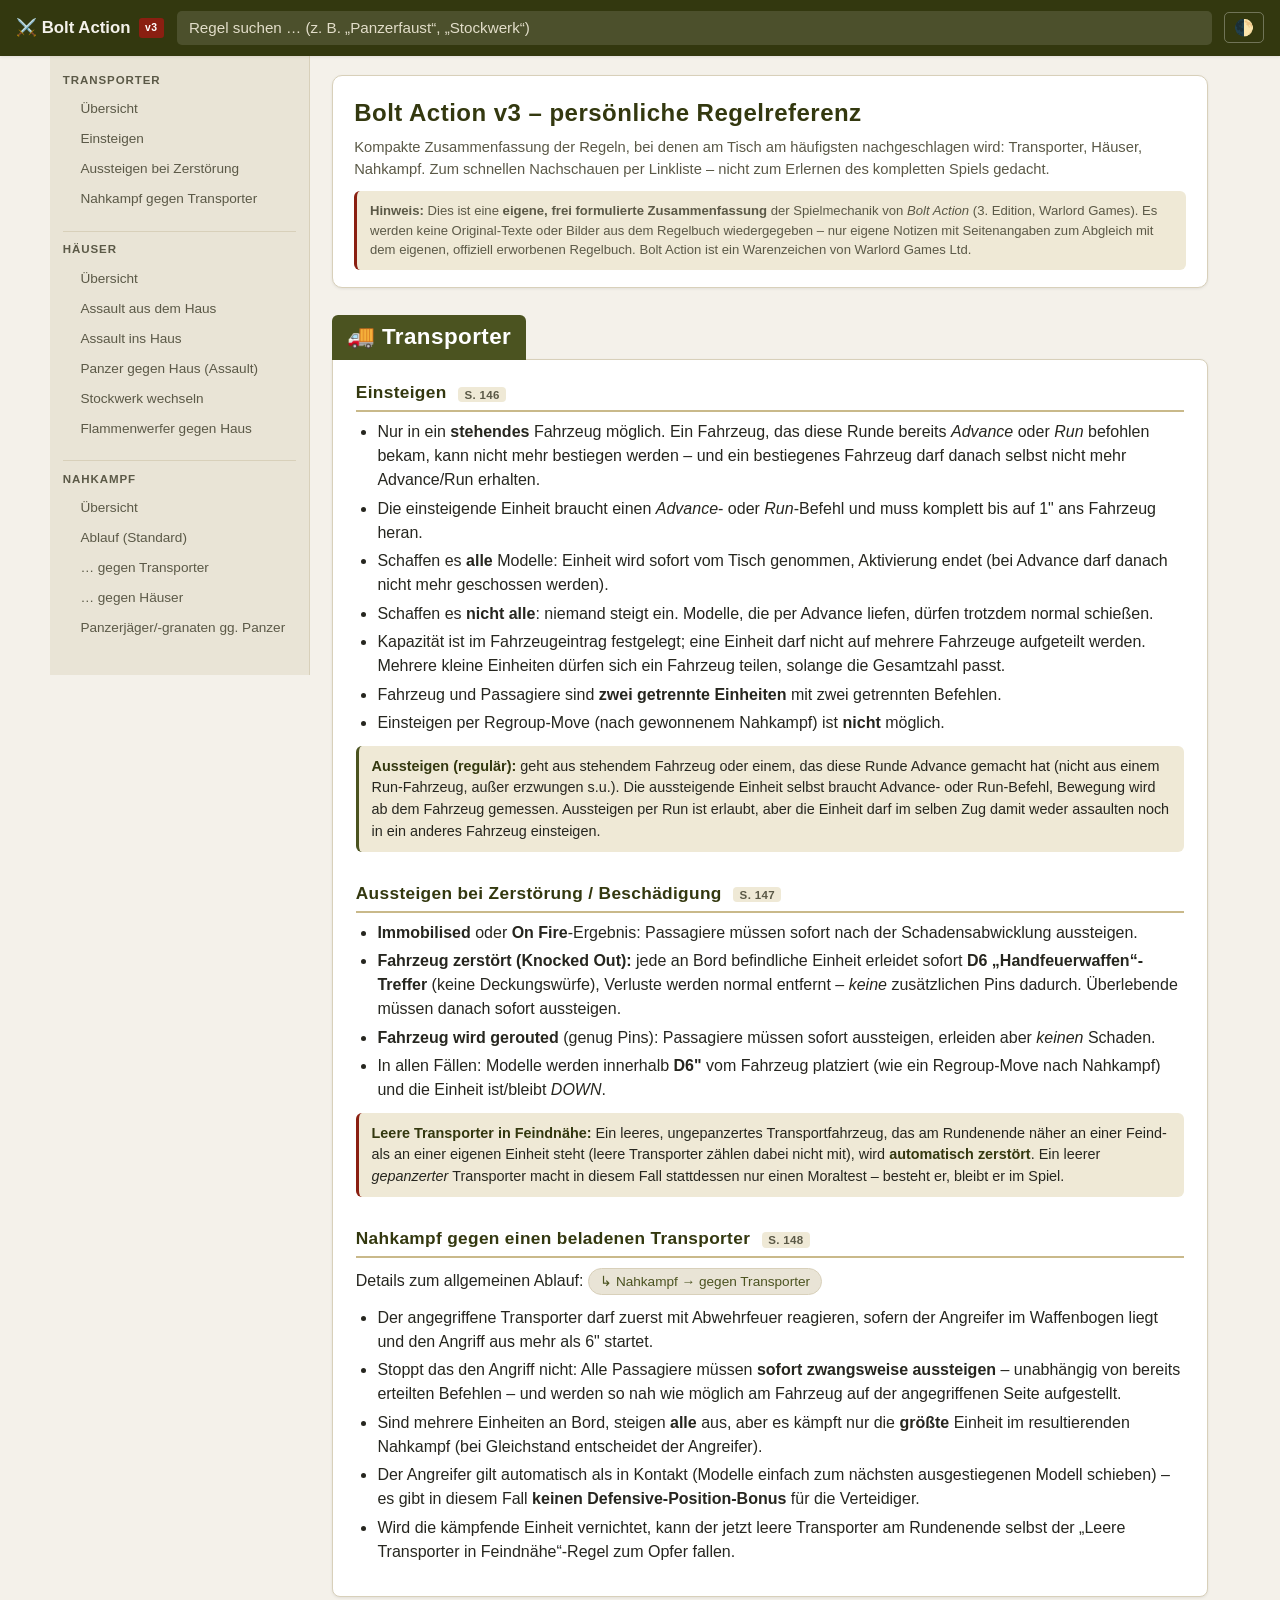
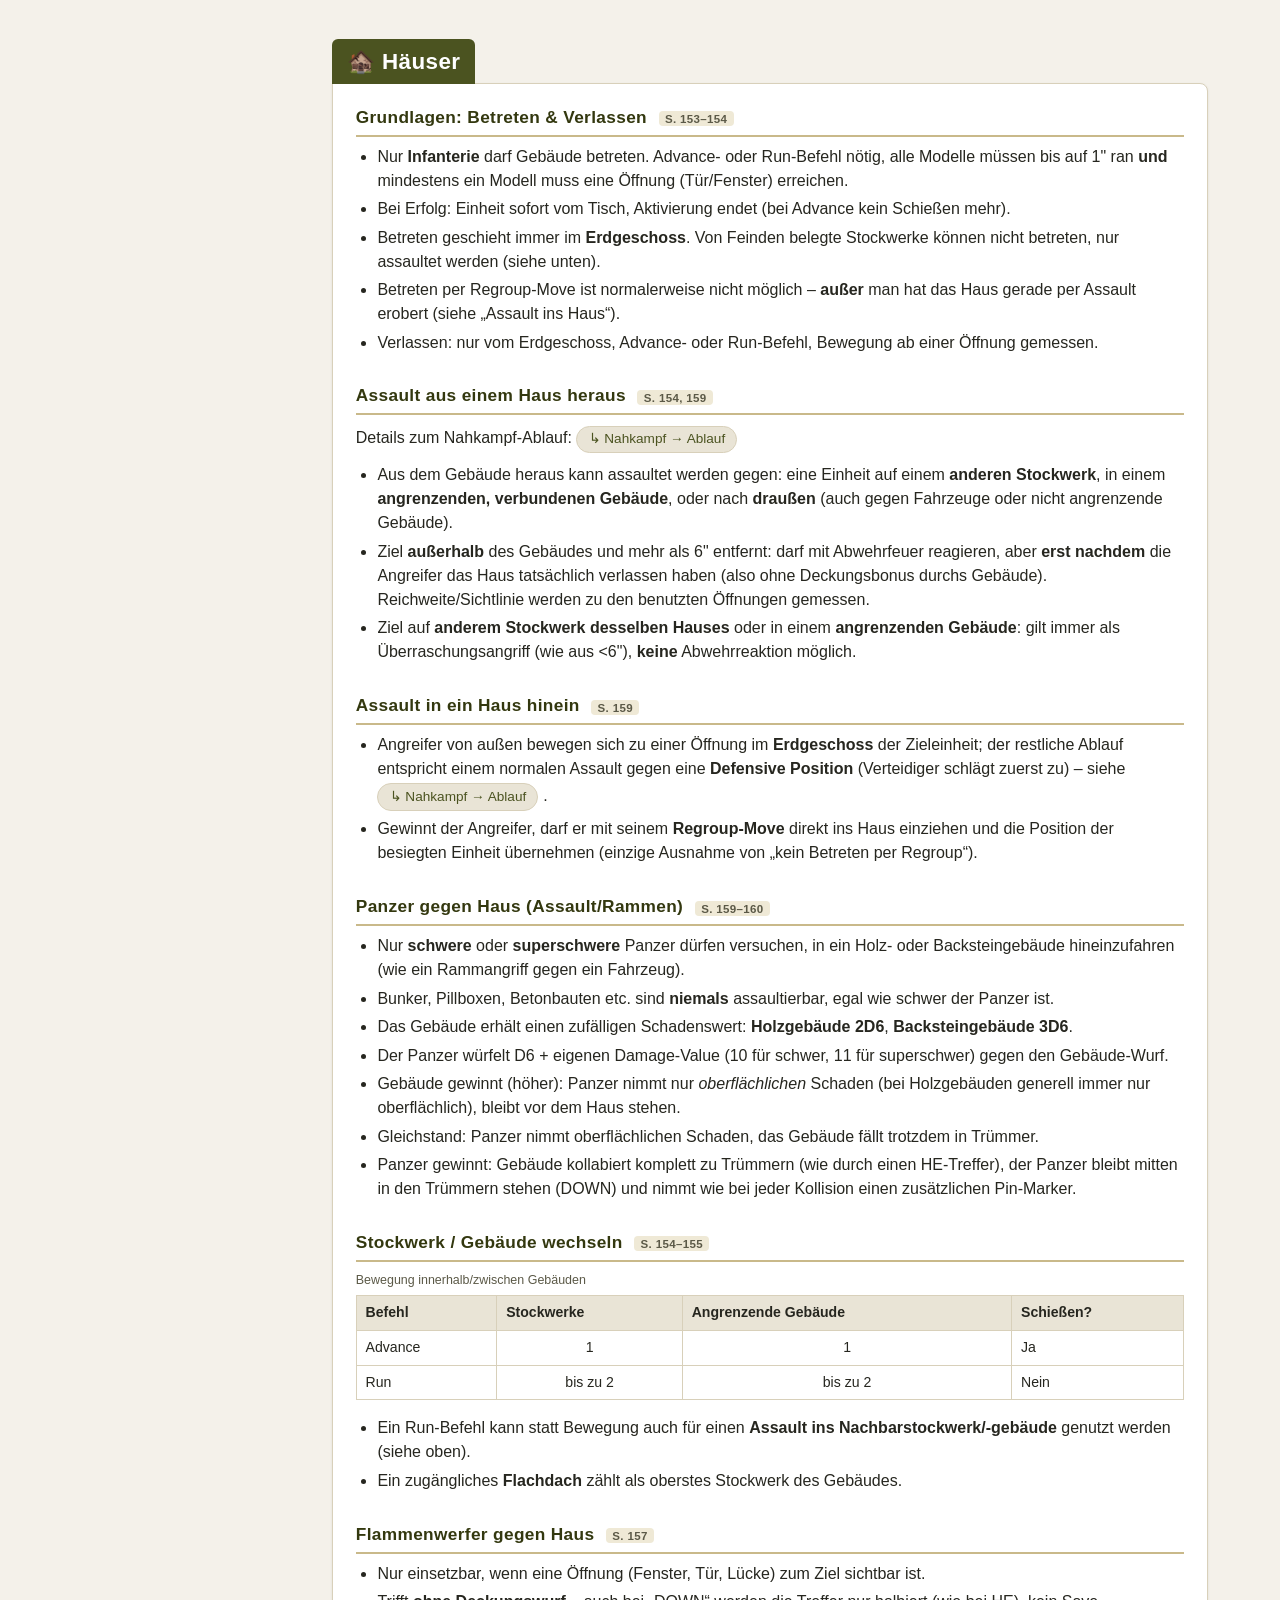
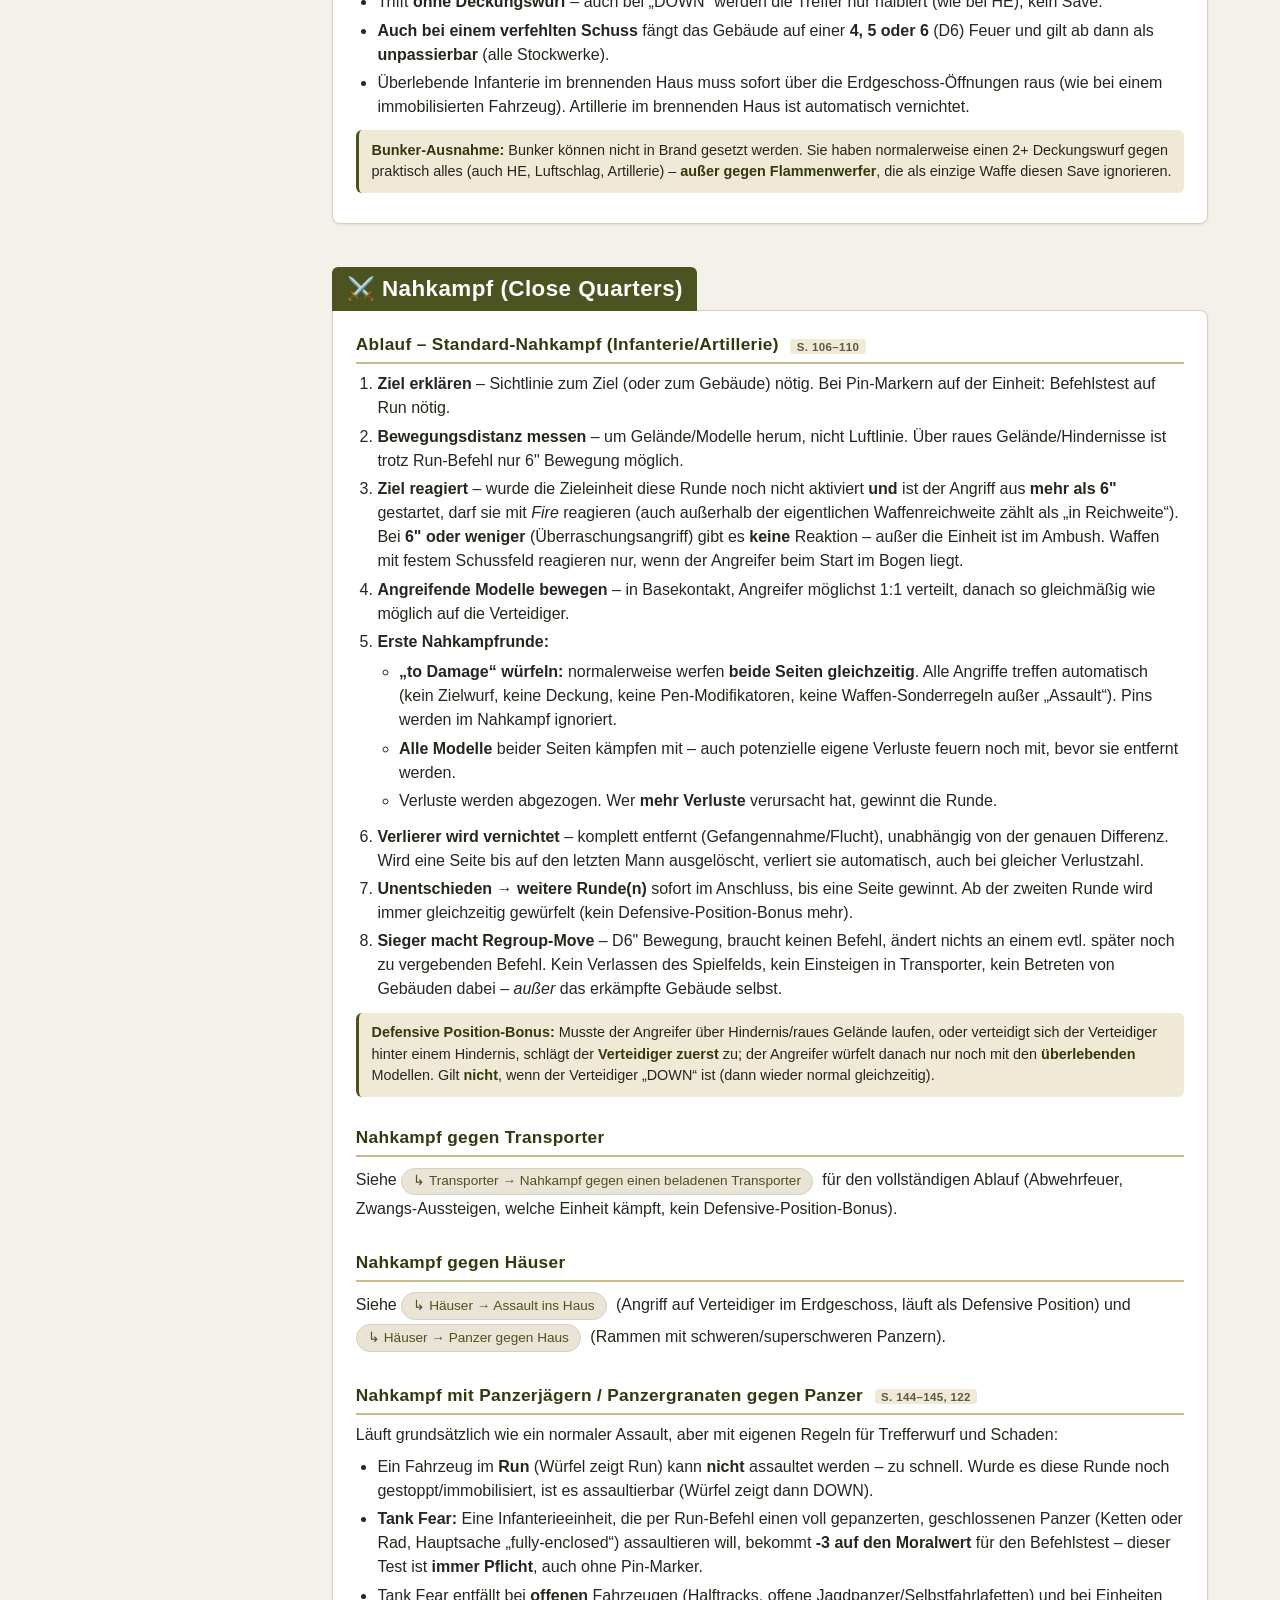
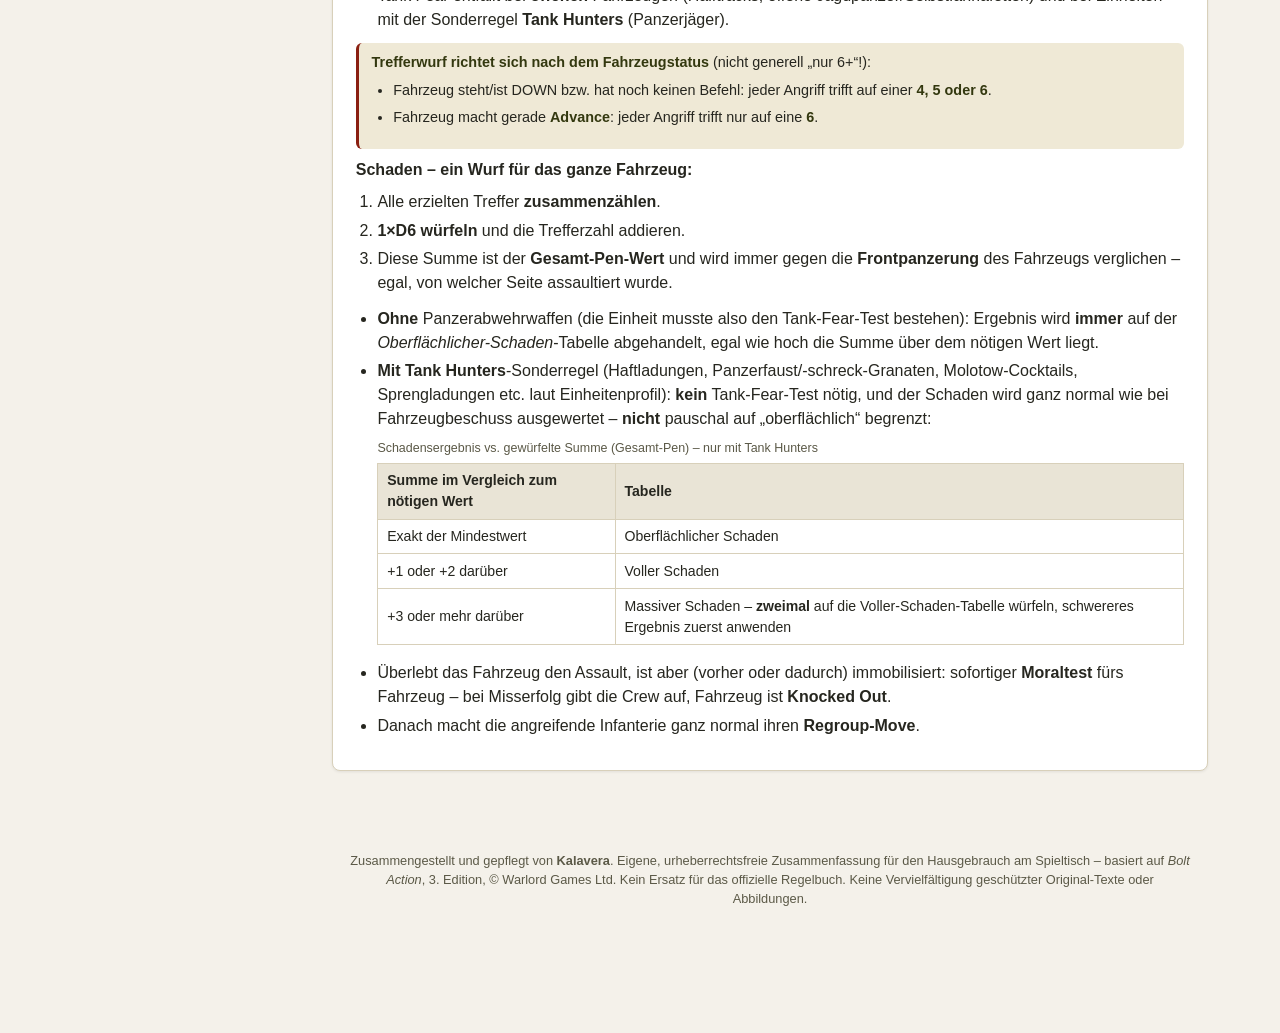
==== commit 6aff2e52: "Fix: DOWN in Großbuchstaben (Symbol-Konflikt), Editor-Credit im Footer Co-Authored-By: Claude Sonnet" ====
--- a/index.html
+++ b/index.html
@@ -300,7 +300,7 @@
             <li><strong>Immobilised</strong> oder <strong>On Fire</strong>-Ergebnis: Passagiere müssen sofort nach der Schadensabwicklung aussteigen.</li>
             <li><strong>Fahrzeug zerstört (Knocked Out):</strong> jede an Bord befindliche Einheit erleidet sofort <strong>D6 „Handfeuerwaffen“-Treffer</strong> (keine Deckungswürfe), Verluste werden normal entfernt – <em>keine</em> zusätzlichen Pins dadurch. Überlebende müssen danach sofort aussteigen.</li>
             <li><strong>Fahrzeug wird gerouted</strong> (genug Pins): Passagiere müssen sofort aussteigen, erleiden aber <em>keinen</em> Schaden.</li>
-            <li>In allen Fällen: Modelle werden innerhalb <strong>D6"</strong> vom Fahrzeug platziert (wie ein Regroup-Move nach Nahkampf) und die Einheit ist/bleibt <em>Down</em>.</li>
+            <li>In allen Fällen: Modelle werden innerhalb <strong>D6"</strong> vom Fahrzeug platziert (wie ein Regroup-Move nach Nahkampf) und die Einheit ist/bleibt <em>DOWN</em>.</li>
           </ul>
           <div class="callout warn"><strong>Leere Transporter in Feindnähe:</strong> Ein leeres, ungepanzertes Transportfahrzeug, das am Rundenende näher an einer Feind- als an einer eigenen Einheit steht (leere Transporter zählen dabei nicht mit), wird <strong>automatisch zerstört</strong>. Ein leerer <em>gepanzerter</em> Transporter macht in diesem Fall stattdessen nur einen Moraltest – besteht er, bleibt er im Spiel.</div>
         </article>
@@ -363,7 +363,7 @@
             <li>Der Panzer würfelt D6 + eigenen Damage-Value (10 für schwer, 11 für superschwer) gegen den Gebäude-Wurf.</li>
             <li>Gebäude gewinnt (höher): Panzer nimmt nur <em>oberflächlichen</em> Schaden (bei Holzgebäuden generell immer nur oberflächlich), bleibt vor dem Haus stehen.</li>
             <li>Gleichstand: Panzer nimmt oberflächlichen Schaden, das Gebäude fällt trotzdem in Trümmer.</li>
-            <li>Panzer gewinnt: Gebäude kollabiert komplett zu Trümmern (wie durch einen HE-Treffer), der Panzer bleibt mitten in den Trümmern stehen (Down) und nimmt wie bei jeder Kollision einen zusätzlichen Pin-Marker.</li>
+            <li>Panzer gewinnt: Gebäude kollabiert komplett zu Trümmern (wie durch einen HE-Treffer), der Panzer bleibt mitten in den Trümmern stehen (DOWN) und nimmt wie bei jeder Kollision einen zusätzlichen Pin-Marker.</li>
           </ul>
         </article>
 
@@ -387,7 +387,7 @@
           <h3>Flammenwerfer gegen Haus <span class="pageref">S. 157</span></h3>
           <ul>
             <li>Nur einsetzbar, wenn eine Öffnung (Fenster, Tür, Lücke) zum Ziel sichtbar ist.</li>
-            <li>Trifft <strong>ohne Deckungswurf</strong> – auch bei „Down“ werden die Treffer nur halbiert (wie bei HE), kein Save.</li>
+            <li>Trifft <strong>ohne Deckungswurf</strong> – auch bei „DOWN“ werden die Treffer nur halbiert (wie bei HE), kein Save.</li>
             <li><strong>Auch bei einem verfehlten Schuss</strong> fängt das Gebäude auf einer <strong>4, 5 oder 6</strong> (D6) Feuer und gilt ab dann als <strong>unpassierbar</strong> (alle Stockwerke).</li>
             <li>Überlebende Infanterie im brennenden Haus muss sofort über die Erdgeschoss-Öffnungen raus (wie bei einem immobilisierten Fahrzeug). Artillerie im brennenden Haus ist automatisch vernichtet.</li>
           </ul>
@@ -420,7 +420,7 @@
             <li><strong>Unentschieden → weitere Runde(n)</strong> sofort im Anschluss, bis eine Seite gewinnt. Ab der zweiten Runde wird immer gleichzeitig gewürfelt (kein Defensive-Position-Bonus mehr).</li>
             <li><strong>Sieger macht Regroup-Move</strong> – D6" Bewegung, braucht keinen Befehl, ändert nichts an einem evtl. später noch zu vergebenden Befehl. Kein Verlassen des Spielfelds, kein Einsteigen in Transporter, kein Betreten von Gebäuden dabei – <em>außer</em> das erkämpfte Gebäude selbst.</li>
           </ol>
-          <div class="callout"><strong>Defensive Position-Bonus:</strong> Musste der Angreifer über Hindernis/raues Gelände laufen, oder verteidigt sich der Verteidiger hinter einem Hindernis, schlägt der <strong>Verteidiger zuerst</strong> zu; der Angreifer würfelt danach nur noch mit den <strong>überlebenden</strong> Modellen. Gilt <strong>nicht</strong>, wenn der Verteidiger „Down“ ist (dann wieder normal gleichzeitig).</div>
+          <div class="callout"><strong>Defensive Position-Bonus:</strong> Musste der Angreifer über Hindernis/raues Gelände laufen, oder verteidigt sich der Verteidiger hinter einem Hindernis, schlägt der <strong>Verteidiger zuerst</strong> zu; der Angreifer würfelt danach nur noch mit den <strong>überlebenden</strong> Modellen. Gilt <strong>nicht</strong>, wenn der Verteidiger „DOWN“ ist (dann wieder normal gleichzeitig).</div>
         </article>
 
         <article class="rule" id="nahkampf-transporter">
@@ -437,14 +437,14 @@
           <h3>Nahkampf mit Panzerjägern / Panzergranaten gegen Panzer <span class="pageref">S. 144–145, 122</span></h3>
           <p>Läuft grundsätzlich wie ein normaler Assault, aber mit eigenen Regeln für Trefferwurf und Schaden:</p>
           <ul>
-            <li>Ein Fahrzeug im <strong>Run</strong> (Würfel zeigt Run) kann <strong>nicht</strong> assaultet werden – zu schnell. Wurde es diese Runde noch gestoppt/immobilisiert, ist es assaultierbar (Würfel zeigt dann Down).</li>
+            <li>Ein Fahrzeug im <strong>Run</strong> (Würfel zeigt Run) kann <strong>nicht</strong> assaultet werden – zu schnell. Wurde es diese Runde noch gestoppt/immobilisiert, ist es assaultierbar (Würfel zeigt dann DOWN).</li>
             <li><strong>Tank Fear:</strong> Eine Infanterieeinheit, die per Run-Befehl einen voll gepanzerten, geschlossenen Panzer (Ketten oder Rad, Hauptsache „fully-enclosed“) assaultieren will, bekommt <strong>-3 auf den Moralwert</strong> für den Befehlstest – dieser Test ist <strong>immer Pflicht</strong>, auch ohne Pin-Marker.</li>
             <li>Tank Fear entfällt bei <strong>offenen</strong> Fahrzeugen (Halftracks, offene Jagdpanzer/Selbstfahrlafetten) und bei Einheiten mit der Sonderregel <strong>Tank Hunters</strong> (Panzerjäger).</li>
           </ul>
           <div class="callout warn">
             <strong>Trefferwurf richtet sich nach dem Fahrzeugstatus</strong> (nicht generell „nur 6+“!):
             <ul style="margin-top:.4rem;">
-              <li>Fahrzeug steht/ist Down bzw. hat noch keinen Befehl: jeder Angriff trifft auf einer <strong>4, 5 oder 6</strong>.</li>
+              <li>Fahrzeug steht/ist DOWN bzw. hat noch keinen Befehl: jeder Angriff trifft auf einer <strong>4, 5 oder 6</strong>.</li>
               <li>Fahrzeug macht gerade <strong>Advance</strong>: jeder Angriff trifft nur auf eine <strong>6</strong>.</li>
             </ul>
           </div>
@@ -478,7 +478,7 @@
     <div class="no-results hidden-by-search" id="noResults">Keine Treffer für diese Suche.</div>
 
     <footer>
-      <p>Eigene, urheberrechtsfreie Zusammenfassung für den Hausgebrauch am Spieltisch – basiert auf <em>Bolt Action</em>, 3. Edition, © Warlord Games Ltd. Kein Ersatz für das offizielle Regelbuch. Keine Vervielfältigung geschützter Original-Texte oder Abbildungen.</p>
+      <p>Zusammengestellt und gepflegt von <strong>Kalavera</strong>. Eigene, urheberrechtsfreie Zusammenfassung für den Hausgebrauch am Spieltisch – basiert auf <em>Bolt Action</em>, 3. Edition, © Warlord Games Ltd. Kein Ersatz für das offizielle Regelbuch. Keine Vervielfältigung geschützter Original-Texte oder Abbildungen.</p>
     </footer>
   </main>
 </div>
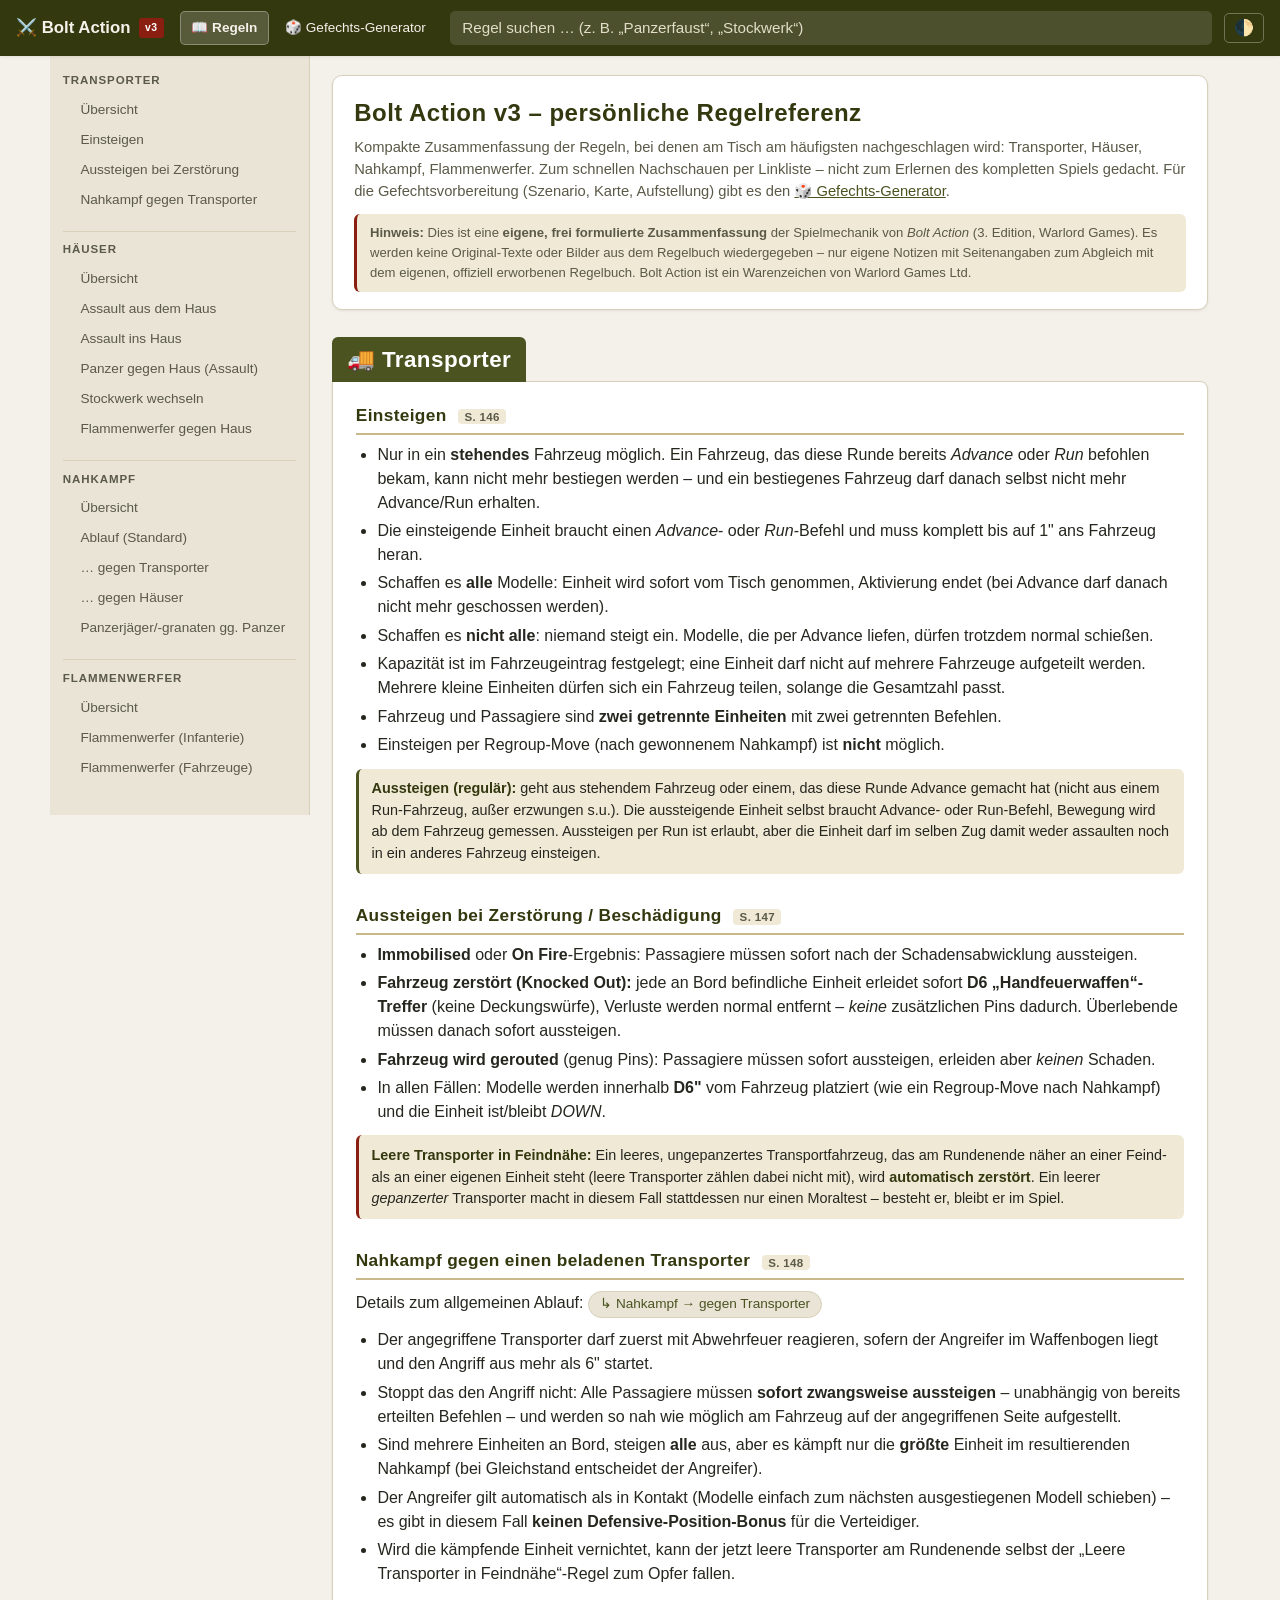
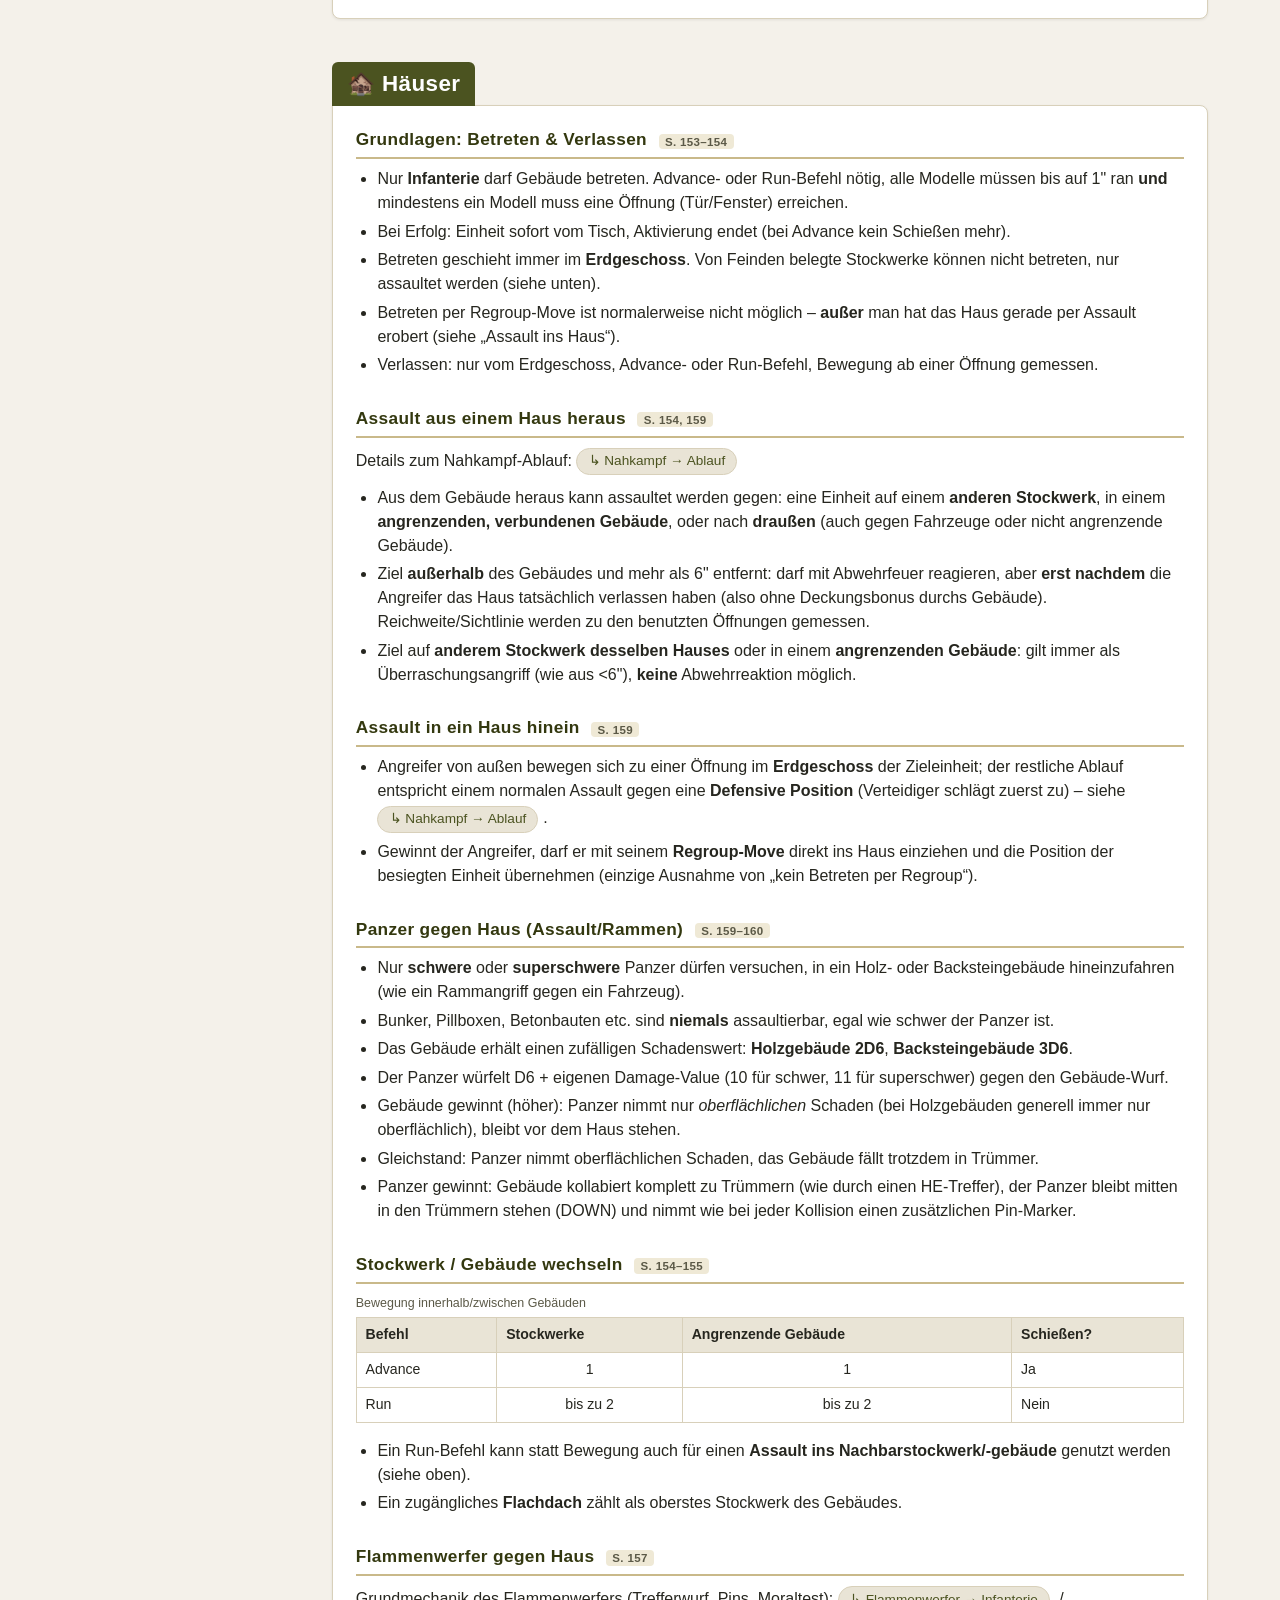
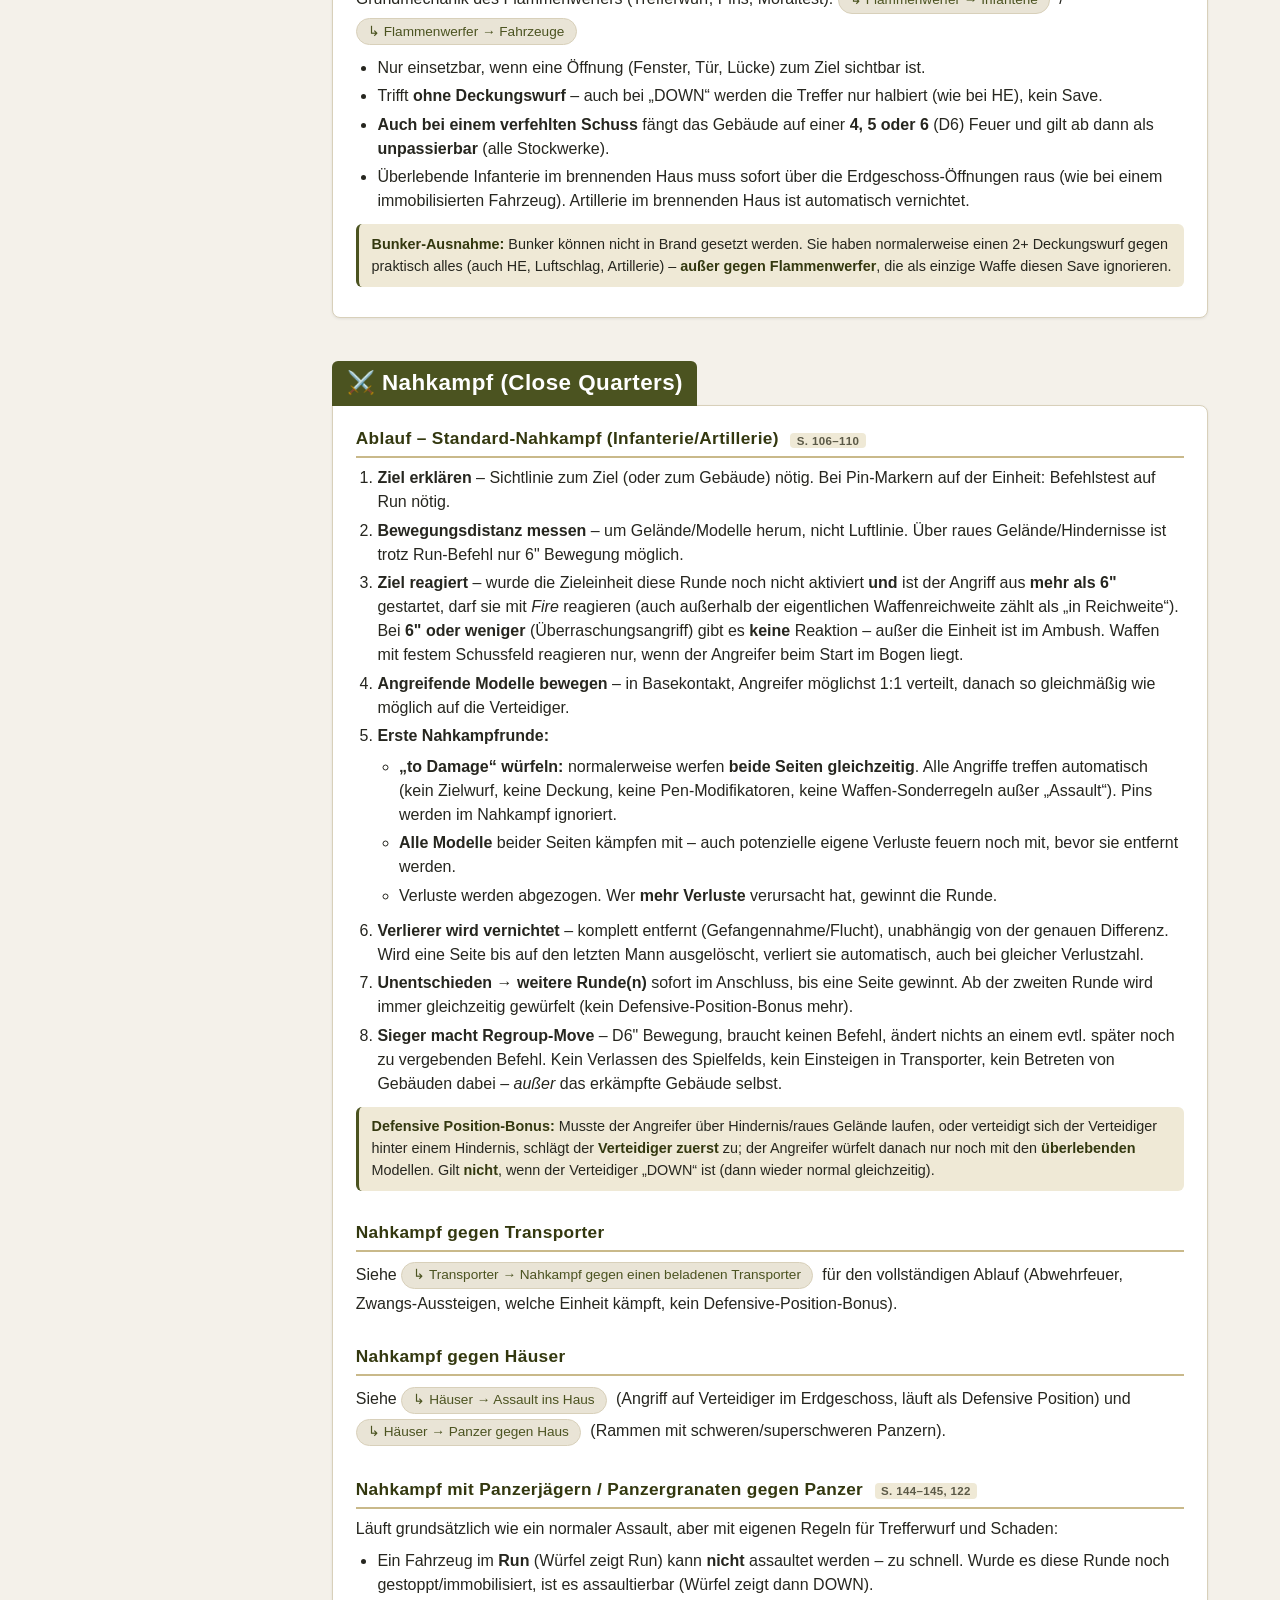
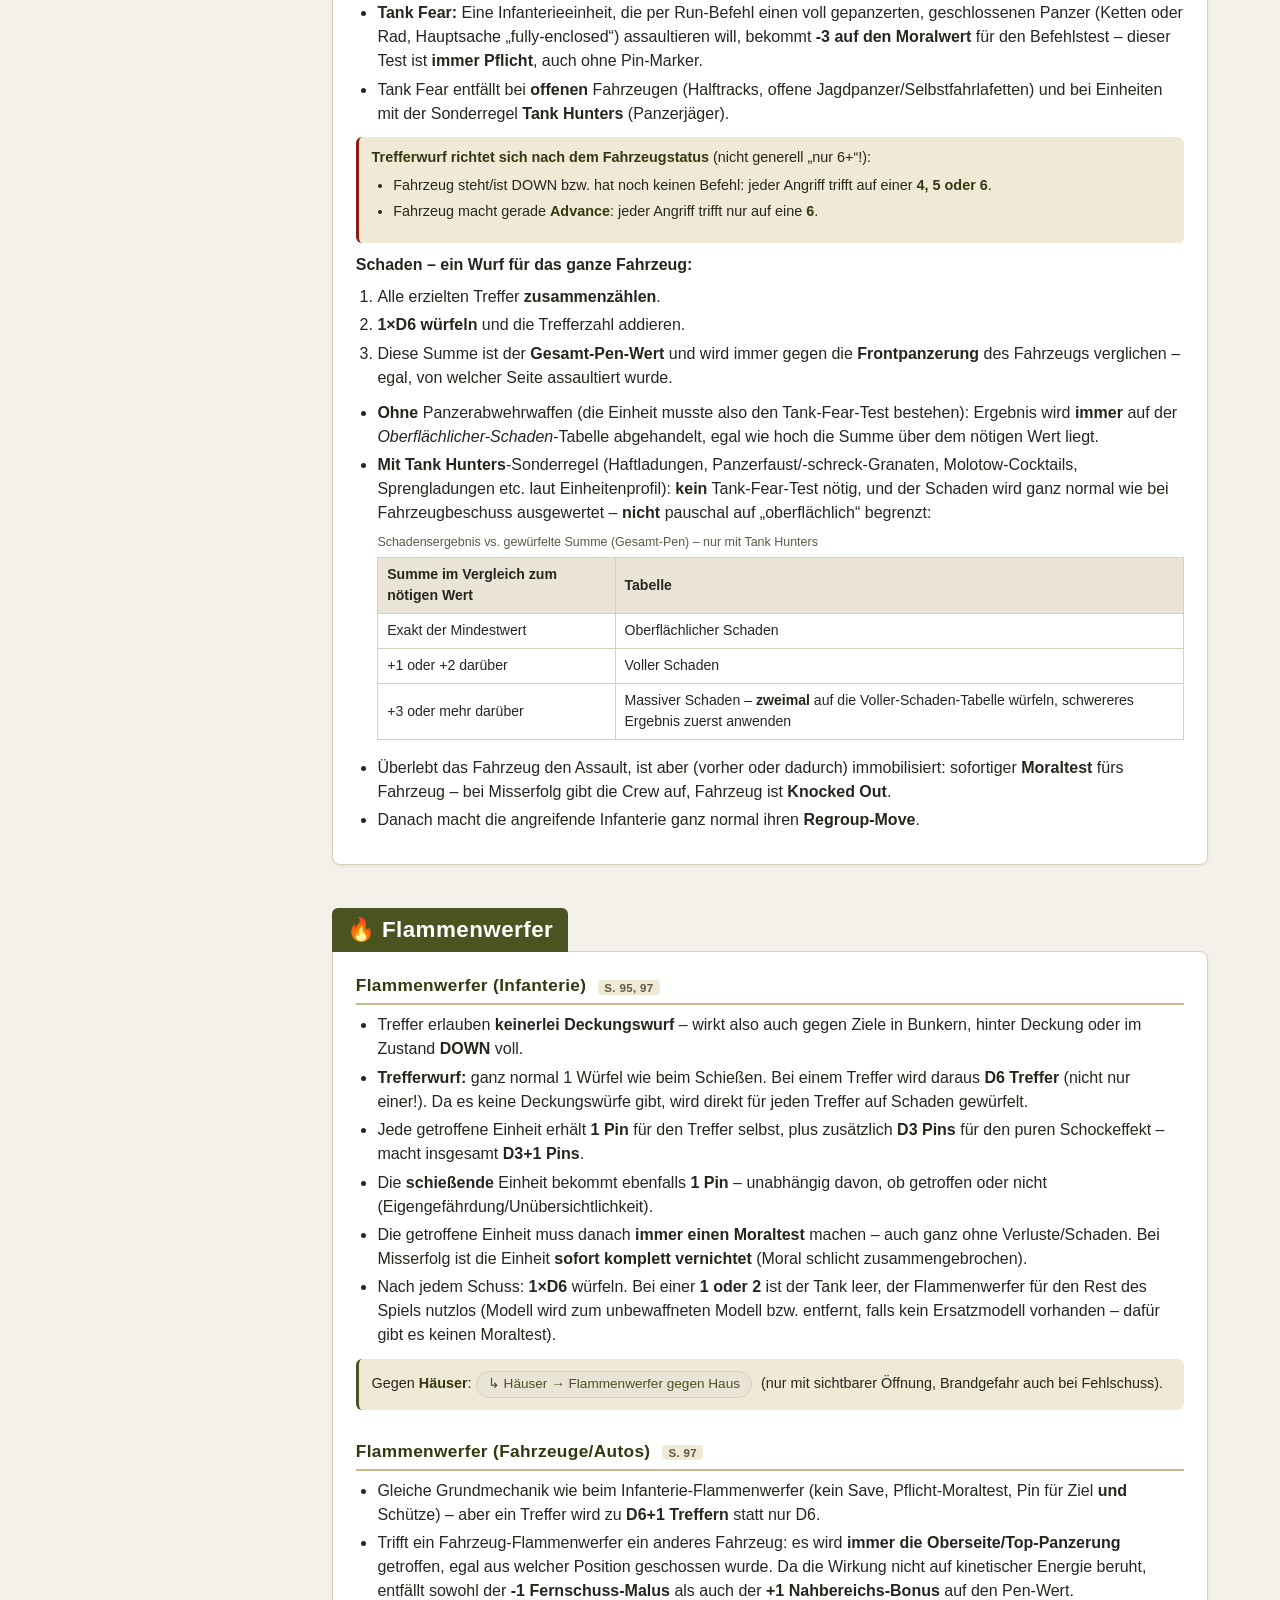
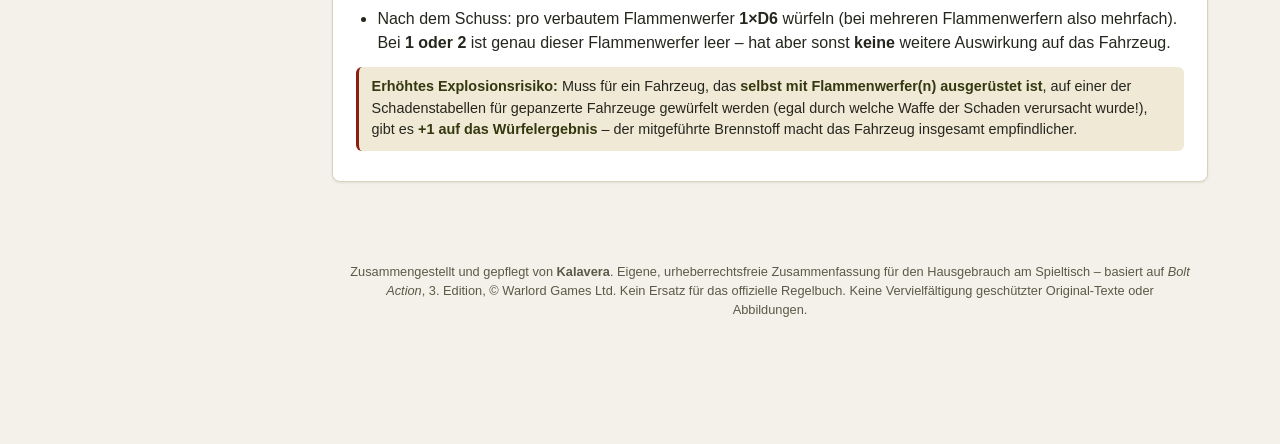
==== commit c9b631c5: "Flammenwerfer-Rubrik ergänzt + neue Seite: Gefechts-Generator (Szenario/Aufstellung/Briefing) Co-Aut" ====
--- a/index.html
+++ b/index.html
@@ -4,236 +4,17 @@
 <meta charset="UTF-8">
 <meta name="viewport" content="width=device-width, initial-scale=1.0">
 <title>Bolt Action v3 – Regelreferenz</title>
-<style>
-  :root{
-    --bg:#f4f1ea;
-    --bg-alt:#e9e4d6;
-    --panel:#ffffff;
-    --ink:#26261f;
-    --ink-soft:#5b5947;
-    --olive:#4b5320;
-    --olive-dark:#33380f;
-    --olive-light:#6b7a2e;
-    --tan:#c9b98a;
-    --rule:#d8d0ba;
-    --accent:#8a1f11;
-    --link:#4b5320;
-    --code-bg:#efe9d6;
-    --shadow:0 1px 3px rgba(0,0,0,.08);
-  }
-  [data-theme="dark"]{
-    --bg:#1b1c16;
-    --bg-alt:#23241c;
-    --panel:#242519;
-    --ink:#e9e5d6;
-    --ink-soft:#b3ae97;
-    --olive:#9fae5b;
-    --olive-dark:#c7d488;
-    --olive-light:#7c8a45;
-    --tan:#8a7a4f;
-    --rule:#3a3b2c;
-    --accent:#e07a5f;
-    --link:#b7c377;
-    --code-bg:#2d2e21;
-    --shadow:0 1px 3px rgba(0,0,0,.4);
-  }
-  @media (prefers-color-scheme: dark){
-    :root:not([data-theme="light"]){
-      --bg:#1b1c16;
-      --bg-alt:#23241c;
-      --panel:#242519;
-      --ink:#e9e5d6;
-      --ink-soft:#b3ae97;
-      --olive:#9fae5b;
-      --olive-dark:#c7d488;
-      --olive-light:#7c8a45;
-      --tan:#8a7a4f;
-      --rule:#3a3b2c;
-      --accent:#e07a5f;
-      --link:#b7c377;
-      --code-bg:#2d2e21;
-      --shadow:0 1px 3px rgba(0,0,0,.4);
-    }
-  }
-
-  *{box-sizing:border-box;}
-  body{
-    background:var(--bg);
-    color:var(--ink);
-    font-family:"Segoe UI",Roboto,Helvetica,Arial,sans-serif;
-    line-height:1.5;
-    margin:0;
-  }
-  a{color:var(--link);}
-  h1,h2,h3,h4{font-family:"Segoe UI",Roboto,Helvetica,Arial,sans-serif;letter-spacing:.02em;}
-
-  /* ---------- Top bar ---------- */
-  header.topbar{
-    position:sticky; top:0; z-index:50;
-    background:var(--olive-dark);
-    color:#f4f1ea;
-    padding:.7rem 1rem;
-    display:flex; align-items:center; gap:.8rem;
-    box-shadow:var(--shadow);
-  }
-  header.topbar .brand{
-    font-weight:700; font-size:1.05rem; white-space:nowrap;
-    display:flex; align-items:center; gap:.5rem;
-  }
-  header.topbar .brand .badge{
-    background:var(--accent); color:#fff; font-size:.65rem; font-weight:700;
-    padding:.15rem .4rem; border-radius:3px; letter-spacing:.05em;
-  }
-  #search{
-    flex:1; min-width:0;
-    padding:.45rem .7rem;
-    border-radius:5px;
-    border:1px solid transparent;
-    background:rgba(255,255,255,.12);
-    color:#fff;
-    font-size:.95rem;
-  }
-  #search::placeholder{color:#e2ddc9;}
-  #search:focus{outline:2px solid var(--tan); background:rgba(255,255,255,.2);}
-  .icon-btn{
-    background:transparent; border:1px solid rgba(255,255,255,.3); color:#fff;
-    border-radius:5px; padding:.4rem .55rem; cursor:pointer; font-size:1rem; line-height:1;
-  }
-  .icon-btn:hover{background:rgba(255,255,255,.15);}
-
-  /* ---------- Layout ---------- */
-  .layout{
-    display:grid;
-    grid-template-columns:260px 1fr;
-    max-width:1180px;
-    margin:0 auto;
-  }
-  @media (max-width:860px){
-    .layout{grid-template-columns:1fr;}
-    nav.toc{position:static; max-height:none; display:none;}
-    nav.toc.open{display:block;}
-  }
-
-  nav.toc{
-    position:sticky; top:56px;
-    align-self:start;
-    max-height:calc(100vh - 56px);
-    overflow-y:auto;
-    padding:1rem .8rem 2rem;
-    border-right:1px solid var(--rule);
-    background:var(--bg-alt);
-  }
-  nav.toc h2{
-    font-size:.72rem; text-transform:uppercase; letter-spacing:.08em;
-    color:var(--ink-soft); margin:1rem 0 .35rem; padding-top:.6rem;
-    border-top:1px solid var(--rule);
-  }
-  nav.toc h2:first-child{margin-top:0; border-top:none; padding-top:0;}
-  nav.toc ul{list-style:none; margin:0; padding:0;}
-  nav.toc li a{
-    display:block; padding:.3rem .5rem; border-radius:4px;
-    color:var(--ink); text-decoration:none; font-size:.9rem;
-  }
-  nav.toc li a.sub{padding-left:1.1rem; font-size:.85rem; color:var(--ink-soft);}
-  nav.toc li a:hover{background:var(--panel);}
-  nav.toc li a.active{background:var(--olive); color:#fff;}
-
-  main{padding:1.2rem 1.4rem 4rem; min-width:0;}
-
-  .hero{
-    background:var(--panel); border:1px solid var(--rule); border-radius:10px;
-    padding:1.1rem 1.3rem; margin-bottom:1.6rem; box-shadow:var(--shadow);
-  }
-  .hero h1{margin:.1rem 0 .3rem; font-size:1.5rem; color:var(--olive-dark);}
-  [data-theme="dark"] .hero h1{color:var(--olive-light);}
-  @media (prefers-color-scheme: dark){:root:not([data-theme="light"]) .hero h1{color:var(--olive-light);}}
-  .hero p{margin:.25rem 0; color:var(--ink-soft); font-size:.92rem;}
-  .disclaimer{
-    margin-top:.7rem; padding:.6rem .8rem; border-radius:6px;
-    background:var(--code-bg); border-left:3px solid var(--accent);
-    font-size:.82rem; color:var(--ink-soft);
-  }
-
-  section.category{margin-bottom:2.6rem;}
-  section.category > h2{
-    font-size:1.4rem; color:#fff; background:var(--olive);
-    display:inline-block; padding:.35rem .9rem; border-radius:6px 6px 0 0;
-    margin:0; position:relative; top:1px;
-  }
-  .cat-body{
-    background:var(--panel); border:1px solid var(--rule); border-radius:0 8px 8px 8px;
-    padding:1.3rem 1.4rem; box-shadow:var(--shadow);
-  }
-
-  article.rule{
-    margin-bottom:1.8rem; scroll-margin-top:70px;
-  }
-  article.rule:last-child{margin-bottom:0;}
-  article.rule h3{
-    font-size:1.08rem; color:var(--olive-dark); margin:0 0 .5rem;
-    border-bottom:2px solid var(--tan); padding-bottom:.25rem;
-  }
-  [data-theme="dark"] article.rule h3{color:var(--olive-light);}
-  @media (prefers-color-scheme: dark){:root:not([data-theme="light"]) article.rule h3{color:var(--olive-light);}}
-
-  article.rule p{margin:.5rem 0;}
-  article.rule ul, article.rule ol{margin:.4rem 0 .7rem; padding-left:1.35rem;}
-  article.rule li{margin:.28rem 0;}
-  .pageref{
-    font-size:.72rem; color:var(--ink-soft); background:var(--code-bg);
-    border-radius:4px; padding:.1rem .4rem; margin-left:.4rem; white-space:nowrap;
-  }
-
-  .callout{
-    background:var(--code-bg); border-left:3px solid var(--olive);
-    padding:.6rem .8rem; border-radius:6px; margin:.6rem 0; font-size:.9rem;
-  }
-  .callout.warn{border-left-color:var(--accent);}
-  .callout strong{color:var(--olive-dark);}
-  [data-theme="dark"] .callout strong{color:var(--olive-light);}
-  @media (prefers-color-scheme: dark){:root:not([data-theme="light"]) .callout strong{color:var(--olive-light);}}
-
-  .xref{
-    display:inline-block; margin:.15rem .3rem .15rem 0; font-size:.85rem;
-    background:var(--bg-alt); border:1px solid var(--rule); border-radius:20px;
-    padding:.15rem .7rem; text-decoration:none;
-  }
-  .xref:before{content:"↳ ";}
-
-  table.ref{
-    width:100%; border-collapse:collapse; margin:.6rem 0 1rem; font-size:.88rem;
-  }
-  table.ref caption{
-    text-align:left; font-size:.78rem; color:var(--ink-soft); margin-bottom:.3rem;
-  }
-  table.ref th, table.ref td{
-    border:1px solid var(--rule); padding:.4rem .55rem; text-align:left;
-  }
-  table.ref th{background:var(--bg-alt); font-weight:700;}
-  table.ref td.num, table.ref th.num{text-align:center; white-space:nowrap;}
-
-  footer{
-    text-align:center; padding:1.6rem 1rem 3rem; color:var(--ink-soft); font-size:.8rem;
-  }
-  footer a{color:var(--ink-soft);}
-
-  mark{background:#ffe08a; color:#26261f; padding:0 .1em; border-radius:2px;}
-  [data-theme="dark"] mark{background:#7a5c00; color:#fff;}
-
-  .hidden-by-search{display:none !important;}
-  .no-results{padding:2rem; text-align:center; color:var(--ink-soft);}
-
-  .mobile-toc-toggle{display:none;}
-  @media (max-width:860px){
-    .mobile-toc-toggle{display:inline-flex;}
-  }
-</style>
+<link rel="stylesheet" href="style.css">
 </head>
 <body>
 
 <header class="topbar">
   <button class="icon-btn mobile-toc-toggle" id="tocToggle" aria-label="Inhalt umschalten" title="Inhaltsverzeichnis">☰</button>
   <span class="brand">⚔️ Bolt&nbsp;Action <span class="badge">v3</span></span>
+  <nav class="siteNav">
+    <a href="index.html" class="current">📖 Regeln</a>
+    <a href="setup.html">🎲 Gefechts-Generator</a>
+  </nav>
   <input id="search" type="search" placeholder="Regel suchen … (z. B. „Panzerfaust“, „Stockwerk“)" aria-label="Regeln durchsuchen">
   <button class="icon-btn" id="themeToggle" title="Hell/Dunkel umschalten" aria-label="Hell/Dunkel umschalten">🌓</button>
 </header>
@@ -264,12 +45,18 @@
       <li><a href="#nahkampf-haeuser" class="sub" data-sec>… gegen Häuser</a></li>
       <li><a href="#nahkampf-panzerjaeger" class="sub" data-sec>Panzerjäger/-granaten gg. Panzer</a></li>
     </ul>
+    <h2>Flammenwerfer</h2>
+    <ul>
+      <li><a href="#flammenwerfer" class="sub" data-sec>Übersicht</a></li>
+      <li><a href="#flammenwerfer-infanterie" class="sub" data-sec>Flammenwerfer (Infanterie)</a></li>
+      <li><a href="#flammenwerfer-fahrzeuge" class="sub" data-sec>Flammenwerfer (Fahrzeuge)</a></li>
+    </ul>
   </nav>
 
   <main id="main">
     <div class="hero">
       <h1>Bolt Action v3 – persönliche Regelreferenz</h1>
-      <p>Kompakte Zusammenfassung der Regeln, bei denen am Tisch am häufigsten nachgeschlagen wird: Transporter, Häuser, Nahkampf. Zum schnellen Nachschauen per Linkliste – nicht zum Erlernen des kompletten Spiels gedacht.</p>
+      <p>Kompakte Zusammenfassung der Regeln, bei denen am Tisch am häufigsten nachgeschlagen wird: Transporter, Häuser, Nahkampf, Flammenwerfer. Zum schnellen Nachschauen per Linkliste – nicht zum Erlernen des kompletten Spiels gedacht. Für die Gefechtsvorbereitung (Szenario, Karte, Aufstellung) gibt es den <a href="setup.html">🎲 Gefechts-Generator</a>.</p>
       <div class="disclaimer">
         <strong>Hinweis:</strong> Dies ist eine <strong>eigene, frei formulierte Zusammenfassung</strong> der Spielmechanik von <em>Bolt Action</em> (3. Edition, Warlord Games). Es werden keine Original-Texte oder Bilder aus dem Regelbuch wiedergegeben – nur eigene Notizen mit Seitenangaben zum Abgleich mit dem eigenen, offiziell erworbenen Regelbuch. Bolt Action ist ein Warenzeichen von Warlord Games Ltd.
       </div>
@@ -385,6 +172,7 @@
 
         <article class="rule" id="haeuser-flammenwerfer">
           <h3>Flammenwerfer gegen Haus <span class="pageref">S. 157</span></h3>
+          <p>Grundmechanik des Flammenwerfers (Trefferwurf, Pins, Moraltest): <a class="xref" href="#flammenwerfer-infanterie">Flammenwerfer → Infanterie</a> / <a class="xref" href="#flammenwerfer-fahrzeuge">Flammenwerfer → Fahrzeuge</a></p>
           <ul>
             <li>Nur einsetzbar, wenn eine Öffnung (Fenster, Tür, Lücke) zum Ziel sichtbar ist.</li>
             <li>Trifft <strong>ohne Deckungswurf</strong> – auch bei „DOWN“ werden die Treffer nur halbiert (wie bei HE), kein Save.</li>
@@ -470,6 +258,37 @@
             <li>Überlebt das Fahrzeug den Assault, ist aber (vorher oder dadurch) immobilisiert: sofortiger <strong>Moraltest</strong> fürs Fahrzeug – bei Misserfolg gibt die Crew auf, Fahrzeug ist <strong>Knocked Out</strong>.</li>
             <li>Danach macht die angreifende Infanterie ganz normal ihren <strong>Regroup-Move</strong>.</li>
           </ul>
+        </article>
+
+      </div>
+    </section>
+
+    <!-- ================= FLAMMENWERFER ================= -->
+    <section class="category" id="flammenwerfer">
+      <h2>🔥 Flammenwerfer</h2>
+      <div class="cat-body">
+
+        <article class="rule" id="flammenwerfer-infanterie">
+          <h3>Flammenwerfer (Infanterie) <span class="pageref">S. 95, 97</span></h3>
+          <ul>
+            <li>Treffer erlauben <strong>keinerlei Deckungswurf</strong> – wirkt also auch gegen Ziele in Bunkern, hinter Deckung oder im Zustand <strong>DOWN</strong> voll.</li>
+            <li><strong>Trefferwurf:</strong> ganz normal 1 Würfel wie beim Schießen. Bei einem Treffer wird daraus <strong>D6 Treffer</strong> (nicht nur einer!). Da es keine Deckungswürfe gibt, wird direkt für jeden Treffer auf Schaden gewürfelt.</li>
+            <li>Jede getroffene Einheit erhält <strong>1 Pin</strong> für den Treffer selbst, plus zusätzlich <strong>D3 Pins</strong> für den puren Schockeffekt – macht insgesamt <strong>D3+1 Pins</strong>.</li>
+            <li>Die <strong>schießende</strong> Einheit bekommt ebenfalls <strong>1 Pin</strong> – unabhängig davon, ob getroffen oder nicht (Eigengefährdung/Unübersichtlichkeit).</li>
+            <li>Die getroffene Einheit muss danach <strong>immer einen Moraltest</strong> machen – auch ganz ohne Verluste/Schaden. Bei Misserfolg ist die Einheit <strong>sofort komplett vernichtet</strong> (Moral schlicht zusammengebrochen).</li>
+            <li>Nach jedem Schuss: <strong>1×D6</strong> würfeln. Bei einer <strong>1 oder 2</strong> ist der Tank leer, der Flammenwerfer für den Rest des Spiels nutzlos (Modell wird zum unbewaffneten Modell bzw. entfernt, falls kein Ersatzmodell vorhanden – dafür gibt es keinen Moraltest).</li>
+          </ul>
+          <div class="callout">Gegen <strong>Häuser</strong>: <a class="xref" href="#haeuser-flammenwerfer">Häuser → Flammenwerfer gegen Haus</a> (nur mit sichtbarer Öffnung, Brandgefahr auch bei Fehlschuss).</div>
+        </article>
+
+        <article class="rule" id="flammenwerfer-fahrzeuge">
+          <h3>Flammenwerfer (Fahrzeuge/Autos) <span class="pageref">S. 97</span></h3>
+          <ul>
+            <li>Gleiche Grundmechanik wie beim Infanterie-Flammenwerfer (kein Save, Pflicht-Moraltest, Pin für Ziel <strong>und</strong> Schütze) – aber ein Treffer wird zu <strong>D6+1 Treffern</strong> statt nur D6.</li>
+            <li>Trifft ein Fahrzeug-Flammenwerfer ein anderes Fahrzeug: es wird <strong>immer die Oberseite/Top-Panzerung</strong> getroffen, egal aus welcher Position geschossen wurde. Da die Wirkung nicht auf kinetischer Energie beruht, entfällt sowohl der <strong>-1 Fernschuss-Malus</strong> als auch der <strong>+1 Nahbereichs-Bonus</strong> auf den Pen-Wert.</li>
+            <li>Nach dem Schuss: pro verbautem Flammenwerfer <strong>1×D6</strong> würfeln (bei mehreren Flammenwerfern also mehrfach). Bei <strong>1 oder 2</strong> ist genau dieser Flammenwerfer leer – hat aber sonst <strong>keine</strong> weitere Auswirkung auf das Fahrzeug.</li>
+          </ul>
+          <div class="callout warn"><strong>Erhöhtes Explosionsrisiko:</strong> Muss für ein Fahrzeug, das <strong>selbst mit Flammenwerfer(n) ausgerüstet ist</strong>, auf einer der Schadenstabellen für gepanzerte Fahrzeuge gewürfelt werden (egal durch welche Waffe der Schaden verursacht wurde!), gibt es <strong>+1 auf das Würfelergebnis</strong> – der mitgeführte Brennstoff macht das Fahrzeug insgesamt empfindlicher.</div>
         </article>
 
       </div>
--- a/style.css
+++ b/style.css
@@ -0,0 +1,311 @@
+  :root{
+    --bg:#f4f1ea;
+    --bg-alt:#e9e4d6;
+    --panel:#ffffff;
+    --ink:#26261f;
+    --ink-soft:#5b5947;
+    --olive:#4b5320;
+    --olive-dark:#33380f;
+    --olive-light:#6b7a2e;
+    --tan:#c9b98a;
+    --rule:#d8d0ba;
+    --accent:#8a1f11;
+    --link:#4b5320;
+    --code-bg:#efe9d6;
+    --shadow:0 1px 3px rgba(0,0,0,.08);
+  }
+  [data-theme="dark"]{
+    --bg:#1b1c16;
+    --bg-alt:#23241c;
+    --panel:#242519;
+    --ink:#e9e5d6;
+    --ink-soft:#b3ae97;
+    --olive:#9fae5b;
+    --olive-dark:#c7d488;
+    --olive-light:#7c8a45;
+    --tan:#8a7a4f;
+    --rule:#3a3b2c;
+    --accent:#e07a5f;
+    --link:#b7c377;
+    --code-bg:#2d2e21;
+    --shadow:0 1px 3px rgba(0,0,0,.4);
+  }
+  @media (prefers-color-scheme: dark){
+    :root:not([data-theme="light"]){
+      --bg:#1b1c16;
+      --bg-alt:#23241c;
+      --panel:#242519;
+      --ink:#e9e5d6;
+      --ink-soft:#b3ae97;
+      --olive:#9fae5b;
+      --olive-dark:#c7d488;
+      --olive-light:#7c8a45;
+      --tan:#8a7a4f;
+      --rule:#3a3b2c;
+      --accent:#e07a5f;
+      --link:#b7c377;
+      --code-bg:#2d2e21;
+      --shadow:0 1px 3px rgba(0,0,0,.4);
+    }
+  }
+
+  *{box-sizing:border-box;}
+  body{
+    background:var(--bg);
+    color:var(--ink);
+    font-family:"Segoe UI",Roboto,Helvetica,Arial,sans-serif;
+    line-height:1.5;
+    margin:0;
+  }
+  a{color:var(--link);}
+  h1,h2,h3,h4{font-family:"Segoe UI",Roboto,Helvetica,Arial,sans-serif;letter-spacing:.02em;}
+
+  /* ---------- Top bar ---------- */
+  header.topbar{
+    position:sticky; top:0; z-index:50;
+    background:var(--olive-dark);
+    color:#f4f1ea;
+    padding:.7rem 1rem;
+    display:flex; align-items:center; gap:.8rem;
+    box-shadow:var(--shadow);
+  }
+  header.topbar .brand{
+    font-weight:700; font-size:1.05rem; white-space:nowrap;
+    display:flex; align-items:center; gap:.5rem;
+  }
+  header.topbar .brand .badge{
+    background:var(--accent); color:#fff; font-size:.65rem; font-weight:700;
+    padding:.15rem .4rem; border-radius:3px; letter-spacing:.05em;
+  }
+  #search{
+    flex:1; min-width:0;
+    padding:.45rem .7rem;
+    border-radius:5px;
+    border:1px solid transparent;
+    background:rgba(255,255,255,.12);
+    color:#fff;
+    font-size:.95rem;
+  }
+  #search::placeholder{color:#e2ddc9;}
+  #search:focus{outline:2px solid var(--tan); background:rgba(255,255,255,.2);}
+  .icon-btn{
+    background:transparent; border:1px solid rgba(255,255,255,.3); color:#fff;
+    border-radius:5px; padding:.4rem .55rem; cursor:pointer; font-size:1rem; line-height:1;
+  }
+  .icon-btn:hover{background:rgba(255,255,255,.15);}
+
+  /* ---------- Layout ---------- */
+  .layout{
+    display:grid;
+    grid-template-columns:260px 1fr;
+    max-width:1180px;
+    margin:0 auto;
+  }
+  @media (max-width:860px){
+    .layout{grid-template-columns:1fr;}
+    nav.toc{position:static; max-height:none; display:none;}
+    nav.toc.open{display:block;}
+  }
+
+  nav.toc{
+    position:sticky; top:56px;
+    align-self:start;
+    max-height:calc(100vh - 56px);
+    overflow-y:auto;
+    padding:1rem .8rem 2rem;
+    border-right:1px solid var(--rule);
+    background:var(--bg-alt);
+  }
+  nav.toc h2{
+    font-size:.72rem; text-transform:uppercase; letter-spacing:.08em;
+    color:var(--ink-soft); margin:1rem 0 .35rem; padding-top:.6rem;
+    border-top:1px solid var(--rule);
+  }
+  nav.toc h2:first-child{margin-top:0; border-top:none; padding-top:0;}
+  nav.toc ul{list-style:none; margin:0; padding:0;}
+  nav.toc li a{
+    display:block; padding:.3rem .5rem; border-radius:4px;
+    color:var(--ink); text-decoration:none; font-size:.9rem;
+  }
+  nav.toc li a.sub{padding-left:1.1rem; font-size:.85rem; color:var(--ink-soft);}
+  nav.toc li a:hover{background:var(--panel);}
+  nav.toc li a.active{background:var(--olive); color:#fff;}
+
+  main{padding:1.2rem 1.4rem 4rem; min-width:0;}
+
+  .hero{
+    background:var(--panel); border:1px solid var(--rule); border-radius:10px;
+    padding:1.1rem 1.3rem; margin-bottom:1.6rem; box-shadow:var(--shadow);
+  }
+  .hero h1{margin:.1rem 0 .3rem; font-size:1.5rem; color:var(--olive-dark);}
+  [data-theme="dark"] .hero h1{color:var(--olive-light);}
+  @media (prefers-color-scheme: dark){:root:not([data-theme="light"]) .hero h1{color:var(--olive-light);}}
+  .hero p{margin:.25rem 0; color:var(--ink-soft); font-size:.92rem;}
+  .disclaimer{
+    margin-top:.7rem; padding:.6rem .8rem; border-radius:6px;
+    background:var(--code-bg); border-left:3px solid var(--accent);
+    font-size:.82rem; color:var(--ink-soft);
+  }
+
+  section.category{margin-bottom:2.6rem;}
+  section.category > h2{
+    font-size:1.4rem; color:#fff; background:var(--olive);
+    display:inline-block; padding:.35rem .9rem; border-radius:6px 6px 0 0;
+    margin:0; position:relative; top:1px;
+  }
+  .cat-body{
+    background:var(--panel); border:1px solid var(--rule); border-radius:0 8px 8px 8px;
+    padding:1.3rem 1.4rem; box-shadow:var(--shadow);
+  }
+
+  article.rule{
+    margin-bottom:1.8rem; scroll-margin-top:70px;
+  }
+  article.rule:last-child{margin-bottom:0;}
+  article.rule h3{
+    font-size:1.08rem; color:var(--olive-dark); margin:0 0 .5rem;
+    border-bottom:2px solid var(--tan); padding-bottom:.25rem;
+  }
+  [data-theme="dark"] article.rule h3{color:var(--olive-light);}
+  @media (prefers-color-scheme: dark){:root:not([data-theme="light"]) article.rule h3{color:var(--olive-light);}}
+
+  article.rule p{margin:.5rem 0;}
+  article.rule ul, article.rule ol{margin:.4rem 0 .7rem; padding-left:1.35rem;}
+  article.rule li{margin:.28rem 0;}
+  .pageref{
+    font-size:.72rem; color:var(--ink-soft); background:var(--code-bg);
+    border-radius:4px; padding:.1rem .4rem; margin-left:.4rem; white-space:nowrap;
+  }
+
+  .callout{
+    background:var(--code-bg); border-left:3px solid var(--olive);
+    padding:.6rem .8rem; border-radius:6px; margin:.6rem 0; font-size:.9rem;
+  }
+  .callout.warn{border-left-color:var(--accent);}
+  .callout strong{color:var(--olive-dark);}
+  [data-theme="dark"] .callout strong{color:var(--olive-light);}
+  @media (prefers-color-scheme: dark){:root:not([data-theme="light"]) .callout strong{color:var(--olive-light);}}
+
+  .xref{
+    display:inline-block; margin:.15rem .3rem .15rem 0; font-size:.85rem;
+    background:var(--bg-alt); border:1px solid var(--rule); border-radius:20px;
+    padding:.15rem .7rem; text-decoration:none;
+  }
+  .xref:before{content:"↳ ";}
+
+  table.ref{
+    width:100%; border-collapse:collapse; margin:.6rem 0 1rem; font-size:.88rem;
+  }
+  table.ref caption{
+    text-align:left; font-size:.78rem; color:var(--ink-soft); margin-bottom:.3rem;
+  }
+  table.ref th, table.ref td{
+    border:1px solid var(--rule); padding:.4rem .55rem; text-align:left;
+  }
+  table.ref th{background:var(--bg-alt); font-weight:700;}
+  table.ref td.num, table.ref th.num{text-align:center; white-space:nowrap;}
+
+  footer{
+    text-align:center; padding:1.6rem 1rem 3rem; color:var(--ink-soft); font-size:.8rem;
+  }
+  footer a{color:var(--ink-soft);}
+
+  mark{background:#ffe08a; color:#26261f; padding:0 .1em; border-radius:2px;}
+  [data-theme="dark"] mark{background:#7a5c00; color:#fff;}
+
+  .hidden-by-search{display:none !important;}
+  .no-results{padding:2rem; text-align:center; color:var(--ink-soft);}
+
+  .mobile-toc-toggle{display:none;}
+  @media (max-width:860px){
+    .mobile-toc-toggle{display:inline-flex;}
+  }
+
+/* ---------- Site nav (page switcher) ---------- */
+.siteNav{display:flex; gap:.3rem; margin-left:.2rem;}
+.siteNav a{
+  color:#f4f1ea; text-decoration:none; font-size:.85rem;
+  padding:.35rem .65rem; border-radius:5px; white-space:nowrap;
+  border:1px solid transparent;
+}
+.siteNav a:hover{background:rgba(255,255,255,.12);}
+.siteNav a.current{background:rgba(255,255,255,.18); border-color:rgba(255,255,255,.3); font-weight:600;}
+
+/* ---------- Generator page ---------- */
+.gen-grid{display:grid; grid-template-columns:1fr 1fr; gap:.8rem;}
+@media (max-width:600px){.gen-grid{grid-template-columns:1fr;}}
+.field{display:flex; flex-direction:column; gap:.3rem; margin-bottom:.9rem;}
+.field label{font-size:.82rem; font-weight:600; color:var(--ink-soft);}
+.field select, .field input[type="text"], .field input[type="number"]{
+  padding:.5rem .6rem; border-radius:6px; border:1px solid var(--rule);
+  background:var(--bg); color:var(--ink); font-size:.95rem;
+}
+.radio-row{display:flex; flex-wrap:wrap; gap:.5rem;}
+.radio-pill{
+  border:1px solid var(--rule); border-radius:20px; padding:.4rem .9rem;
+  cursor:pointer; font-size:.85rem; background:var(--bg);
+}
+.radio-pill input{margin-right:.4rem;}
+.radio-pill.checked{background:var(--olive); color:#fff; border-color:var(--olive);}
+
+.roll-btn{
+  background:var(--accent); color:#fff; border:none; border-radius:8px;
+  padding:.9rem 1.4rem; font-size:1.05rem; font-weight:700; cursor:pointer;
+  box-shadow:var(--shadow); width:100%; margin:.4rem 0 1.2rem;
+}
+.roll-btn:hover{filter:brightness(1.08);}
+.roll-btn.secondary{
+  background:var(--bg-alt); color:var(--ink); border:1px solid var(--rule);
+  font-size:.85rem; font-weight:600; width:auto; padding:.5rem .9rem; margin:0;
+}
+
+.dice-row{display:flex; flex-wrap:wrap; gap:.6rem; margin:.6rem 0 1rem;}
+.die{
+  background:var(--bg-alt); border:1px solid var(--rule); border-radius:8px;
+  padding:.5rem .8rem; font-size:.85rem; display:flex; align-items:center; gap:.4rem;
+  min-width:0;
+}
+.die .face{
+  font-size:1.3rem; font-weight:800; color:var(--accent);
+  background:var(--panel); border:1px solid var(--rule); border-radius:6px;
+  width:1.9rem; height:1.9rem; display:flex; align-items:center; justify-content:center;
+}
+.die .label{color:var(--ink-soft); line-height:1.25;}
+.die .label b{color:var(--ink); display:block; font-size:.92rem;}
+
+.result-card{
+  background:var(--panel); border:1px solid var(--rule); border-radius:8px;
+  padding:1.1rem 1.3rem; margin-bottom:1.2rem; box-shadow:var(--shadow);
+}
+.result-card h3{
+  margin:0 0 .6rem; font-size:1.05rem; color:var(--olive-dark);
+  display:flex; align-items:center; gap:.5rem;
+}
+[data-theme="dark"] .result-card h3{color:var(--olive-light);}
+@media (prefers-color-scheme: dark){:root:not([data-theme="light"]) .result-card h3{color:var(--olive-light);}}
+.result-card.brief{
+  background:linear-gradient(135deg, var(--olive) 0%, var(--olive-dark) 100%);
+  color:#f4f1ea; border:none;
+}
+.result-card.brief h3{color:#f4f1ea;}
+.result-card.brief p{margin:.4rem 0; line-height:1.6;}
+.result-card.brief .meta{font-size:.78rem; opacity:.85; margin-top:.6rem;}
+
+.tag{
+  display:inline-block; font-size:.72rem; font-weight:700; text-transform:uppercase;
+  letter-spacing:.04em; background:var(--code-bg); color:var(--olive-dark);
+  border-radius:4px; padding:.15rem .5rem; margin-right:.4rem;
+}
+[data-theme="dark"] .tag{color:var(--olive-light);}
+@media (prefers-color-scheme: dark){:root:not([data-theme="light"]) .tag{color:var(--olive-light);}}
+
+.deploy-map{display:flex; gap:1rem; flex-wrap:wrap; align-items:flex-start; margin:.6rem 0;}
+.deploy-map svg{background:var(--bg-alt); border:1px solid var(--rule); border-radius:8px;}
+.deploy-map .map-note{flex:1; min-width:180px; font-size:.85rem; color:var(--ink-soft);}
+
+.placeholder-hint{
+  text-align:center; padding:2.5rem 1rem; color:var(--ink-soft); font-size:.92rem;
+  border:1px dashed var(--rule); border-radius:8px;
+}
+
+.layout.single{grid-template-columns:1fr; max-width:820px;}
